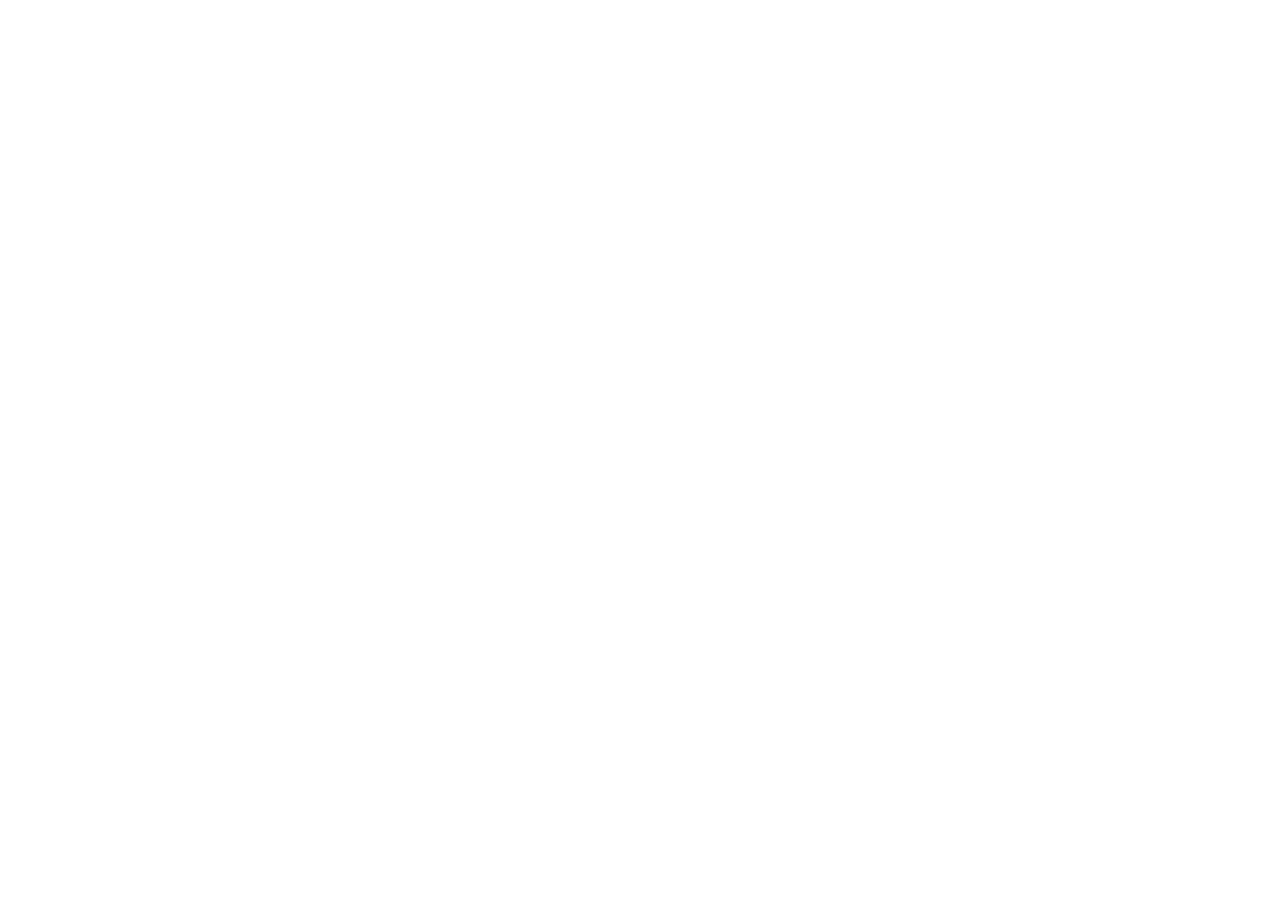
==== index.html @ 223e876a "first commit" ====
<!DOCTYPE html>
<html lang="en">

<head>
    <meta charset="UTF-8">
    <meta http-equiv="X-UA-Compatible" content="IE=edge">
    <meta name="viewport" content="width=device-width, initial-scale=1.0">
    <title>首页</title>
</head>

<body>

</body>

</html>
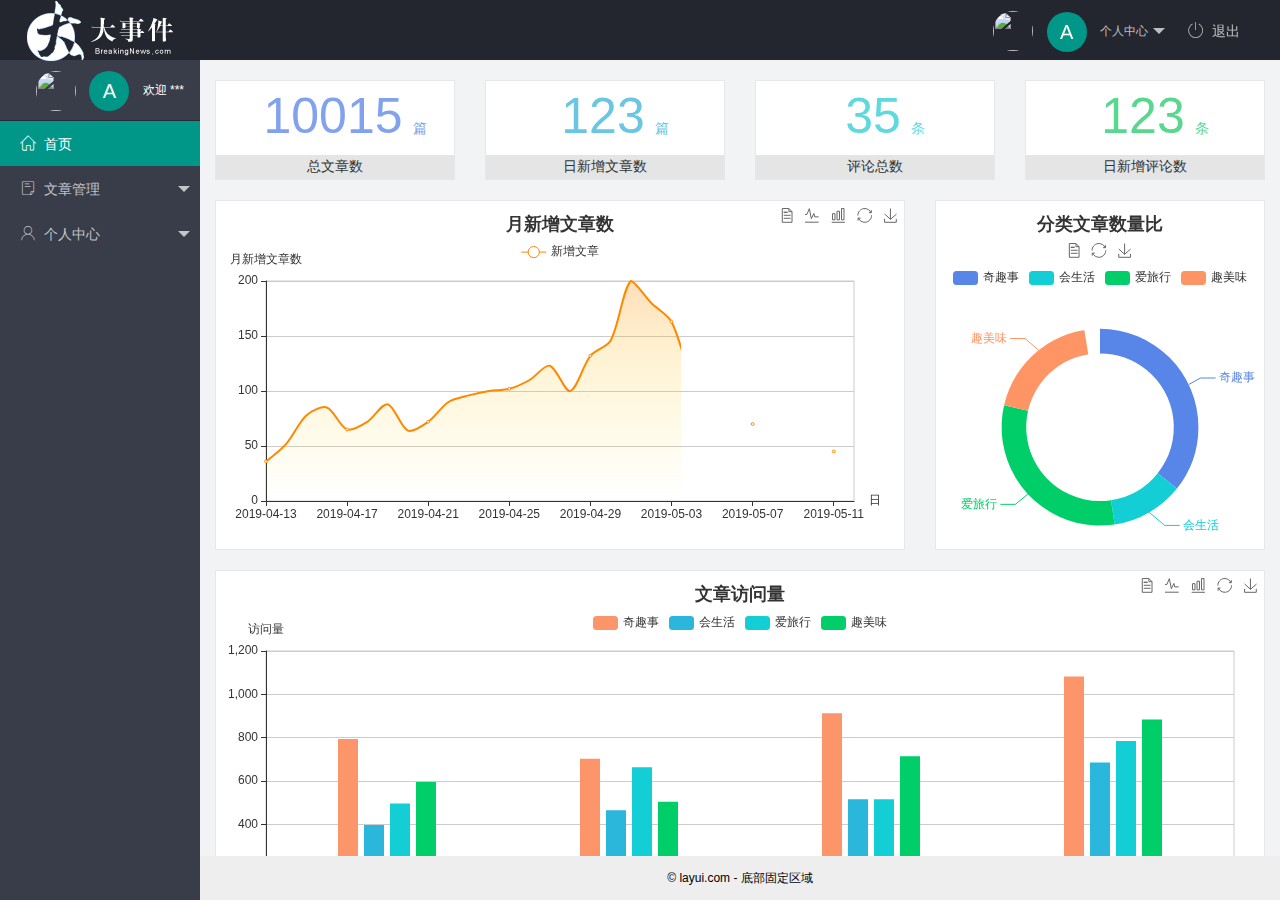
==== commit cb24706f: "完成了index页面" ====
--- a/index.html
+++ b/index.html
@@ -6,10 +6,101 @@
     <meta http-equiv="X-UA-Compatible" content="IE=edge">
     <meta name="viewport" content="width=device-width, initial-scale=1.0">
     <title>首页</title>
+    <!-- 导入layUI样式 -->
+    <link rel="stylesheet" href="./assets/lib/layui/css/layui.css">
+    <!-- 导入第三方图标库 -->
+    <link rel="stylesheet" href="/assets/fonts/iconfont.css" />
+    <!-- 导入自己的样式 -->
+    <link rel="stylesheet" href="./assets/css/index.css">
+    <!-- 导入jquery -->
+    <script src="./assets/lib/jquery.js"></script>
+    <!-- API地址拼接 -->
+    <script src="./assets/js/baseAPI.js"></script>
+    <!-- 导入自己的js -->
+    <script src="./assets/js/index.js"></script>
 </head>
 
-<body>
+<body class="layui-layout-body">
+    <div class="layui-layout layui-layout-admin">
+        <div class="layui-header">
+            <div class="layui-logo">
+                <img src="/assets/images/logo.png" alt="" />
+            </div>
+            <!-- 头部区域（可配合layui已有的水平导航） -->
+            <ul class="layui-nav layui-layout-right">
+                <li class="layui-nav-item">
+                    <a href="javascript:;" class="userinfo">
+                        <img src="http://t.cn/RCzsdCq" class="layui-nav-img" />
+                        <span class="text-avatar">A</span>
+                        个人中心
+                    </a>
+                    <dl class="layui-nav-child">
+                        <dd><a href="">基本资料</a></dd>
+                        <dd><a href="">更换头像</a></dd>
+                        <dd><a href="">重置密码</a></dd>
+                    </dl>
+                </li>
+                <li class="layui-nav-item"><a href="javascript:;" id="btn-log-out"><i
+                            class="iconfont icon-tuichu"></i>退出</a></li>
+            </ul>
+        </div>
 
+        <div class="layui-side layui-bg-black">
+            <div class="layui-side-scroll">
+                <div class="userinfo">
+                    <img src="http://t.cn/RCzsdCq" class="layui-nav-img" />
+                    <span class="text-avatar">A</span>
+                    <span id="welcome">欢迎 ***</span>
+                </div>
+                <!-- 左侧导航区域（可配合layui已有的垂直导航） -->
+                <ul class="layui-nav layui-nav-tree" lay-shrink="all">
+                    <li class="layui-nav-item layui-this">
+                        <a href="./home/dashboard.html" target="fm"><i class="iconfont icon-home"></i>首页</a>
+                    </li>
+                    <li class="layui-nav-item">
+                        <a class="" href="javascript:;"><i class="iconfont icon-16"></i>文章管理</a>
+                        <dl class="layui-nav-child">
+                            <dd>
+                                <a href="javascript:;"><i class="layui-icon layui-icon-app"></i>文章类别</a>
+                            </dd>
+                            <dd>
+                                <a href="javascript:;"><i class="layui-icon layui-icon-app"></i>文章列表</a>
+                            </dd>
+                            <dd>
+                                <a href="javascript:;"><i class="layui-icon layui-icon-app"></i>发布文章</a>
+                            </dd>
+                        </dl>
+                    </li>
+                    <li class="layui-nav-item">
+                        <a href="javascript:;"><span class="iconfont icon-user"></span>个人中心</a>
+                        <dl class="layui-nav-child">
+                            <dd>
+                                <a href="javascript:;"><i class="layui-icon layui-icon-app"></i>基本资料</a>
+                            </dd>
+                            <dd>
+                                <a href="javascript:;"><i class="layui-icon layui-icon-app"></i>更换头像</a>
+                            </dd>
+                            <dd>
+                                <a href="javascript:;"><i class="layui-icon layui-icon-app"></i>重置密码</a>
+                            </dd>
+                        </dl>
+                    </li>
+                </ul>
+            </div>
+        </div>
+
+        <div class="layui-body">
+            <!-- 内容主体区域 -->
+            <iframe name="fm" src="./home/dashboard.html" frameborder="0"></iframe>
+        </div>
+
+        <div class="layui-footer">
+            <!-- 底部固定区域 -->
+            © layui.com - 底部固定区域
+        </div>
+    </div>
+    <!-- 导入 layui 的JS文件 -->
+    <script src="/assets/lib/layui/layui.all.js"></script>
 </body>
 
 </html>--- a/assets/lib/layui/css/layui.css
+++ b/assets/lib/layui/css/layui.css
@@ -0,0 +1,2 @@
+/** layui-v2.5.5 MIT License By https://www.layui.com */
+ .layui-inline,img{display:inline-block;vertical-align:middle}h1,h2,h3,h4,h5,h6{font-weight:400}.layui-edge,.layui-header,.layui-inline,.layui-main{position:relative}.layui-body,.layui-edge,.layui-elip{overflow:hidden}.layui-btn,.layui-edge,.layui-inline,img{vertical-align:middle}.layui-btn,.layui-disabled,.layui-icon,.layui-unselect{-moz-user-select:none;-webkit-user-select:none;-ms-user-select:none}.layui-elip,.layui-form-checkbox span,.layui-form-pane .layui-form-label{text-overflow:ellipsis;white-space:nowrap}.layui-breadcrumb,.layui-tree-btnGroup{visibility:hidden}blockquote,body,button,dd,div,dl,dt,form,h1,h2,h3,h4,h5,h6,input,li,ol,p,pre,td,textarea,th,ul{margin:0;padding:0;-webkit-tap-highlight-color:rgba(0,0,0,0)}a:active,a:hover{outline:0}img{border:none}li{list-style:none}table{border-collapse:collapse;border-spacing:0}h4,h5,h6{font-size:100%}button,input,optgroup,option,select,textarea{font-family:inherit;font-size:inherit;font-style:inherit;font-weight:inherit;outline:0}pre{white-space:pre-wrap;white-space:-moz-pre-wrap;white-space:-pre-wrap;white-space:-o-pre-wrap;word-wrap:break-word}body{line-height:24px;font:14px Helvetica Neue,Helvetica,PingFang SC,Tahoma,Arial,sans-serif}hr{height:1px;margin:10px 0;border:0;clear:both}a{color:#333;text-decoration:none}a:hover{color:#777}a cite{font-style:normal;*cursor:pointer}.layui-border-box,.layui-border-box *{box-sizing:border-box}.layui-box,.layui-box *{box-sizing:content-box}.layui-clear{clear:both;*zoom:1}.layui-clear:after{content:'\20';clear:both;*zoom:1;display:block;height:0}.layui-inline{*display:inline;*zoom:1}.layui-edge{display:inline-block;width:0;height:0;border-width:6px;border-style:dashed;border-color:transparent}.layui-edge-top{top:-4px;border-bottom-color:#999;border-bottom-style:solid}.layui-edge-right{border-left-color:#999;border-left-style:solid}.layui-edge-bottom{top:2px;border-top-color:#999;border-top-style:solid}.layui-edge-left{border-right-color:#999;border-right-style:solid}.layui-disabled,.layui-disabled:hover{color:#d2d2d2!important;cursor:not-allowed!important}.layui-circle{border-radius:100%}.layui-show{display:block!important}.layui-hide{display:none!important}@font-face{font-family:layui-icon;src:url(../font/iconfont.eot?v=250);src:url(../font/iconfont.eot?v=250#iefix) format('embedded-opentype'),url(../font/iconfont.woff2?v=250) format('woff2'),url(../font/iconfont.woff?v=250) format('woff'),url(../font/iconfont.ttf?v=250) format('truetype'),url(../font/iconfont.svg?v=250#layui-icon) format('svg')}.layui-icon{font-family:layui-icon!important;font-size:16px;font-style:normal;-webkit-font-smoothing:antialiased;-moz-osx-font-smoothing:grayscale}.layui-icon-reply-fill:before{content:"\e611"}.layui-icon-set-fill:before{content:"\e614"}.layui-icon-menu-fill:before{content:"\e60f"}.layui-icon-search:before{content:"\e615"}.layui-icon-share:before{content:"\e641"}.layui-icon-set-sm:before{content:"\e620"}.layui-icon-engine:before{content:"\e628"}.layui-icon-close:before{content:"\1006"}.layui-icon-close-fill:before{content:"\1007"}.layui-icon-chart-screen:before{content:"\e629"}.layui-icon-star:before{content:"\e600"}.layui-icon-circle-dot:before{content:"\e617"}.layui-icon-chat:before{content:"\e606"}.layui-icon-release:before{content:"\e609"}.layui-icon-list:before{content:"\e60a"}.layui-icon-chart:before{content:"\e62c"}.layui-icon-ok-circle:before{content:"\1005"}.layui-icon-layim-theme:before{content:"\e61b"}.layui-icon-table:before{content:"\e62d"}.layui-icon-right:before{content:"\e602"}.layui-icon-left:before{content:"\e603"}.layui-icon-cart-simple:before{content:"\e698"}.layui-icon-face-cry:before{content:"\e69c"}.layui-icon-face-smile:before{content:"\e6af"}.layui-icon-survey:before{content:"\e6b2"}.layui-icon-tree:before{content:"\e62e"}.layui-icon-upload-circle:before{content:"\e62f"}.layui-icon-add-circle:before{content:"\e61f"}.layui-icon-download-circle:before{content:"\e601"}.layui-icon-templeate-1:before{content:"\e630"}.layui-icon-util:before{content:"\e631"}.layui-icon-face-surprised:before{content:"\e664"}.layui-icon-edit:before{content:"\e642"}.layui-icon-speaker:before{content:"\e645"}.layui-icon-down:before{content:"\e61a"}.layui-icon-file:before{content:"\e621"}.layui-icon-layouts:before{content:"\e632"}.layui-icon-rate-half:before{content:"\e6c9"}.layui-icon-add-circle-fine:before{content:"\e608"}.layui-icon-prev-circle:before{content:"\e633"}.layui-icon-read:before{content:"\e705"}.layui-icon-404:before{content:"\e61c"}.layui-icon-carousel:before{content:"\e634"}.layui-icon-help:before{content:"\e607"}.layui-icon-code-circle:before{content:"\e635"}.layui-icon-water:before{content:"\e636"}.layui-icon-username:before{content:"\e66f"}.layui-icon-find-fill:before{content:"\e670"}.layui-icon-about:before{content:"\e60b"}.layui-icon-location:before{content:"\e715"}.layui-icon-up:before{content:"\e619"}.layui-icon-pause:before{content:"\e651"}.layui-icon-date:before{content:"\e637"}.layui-icon-layim-uploadfile:before{content:"\e61d"}.layui-icon-delete:before{content:"\e640"}.layui-icon-play:before{content:"\e652"}.layui-icon-top:before{content:"\e604"}.layui-icon-friends:before{content:"\e612"}.layui-icon-refresh-3:before{content:"\e9aa"}.layui-icon-ok:before{content:"\e605"}.layui-icon-layer:before{content:"\e638"}.layui-icon-face-smile-fine:before{content:"\e60c"}.layui-icon-dollar:before{content:"\e659"}.layui-icon-group:before{content:"\e613"}.layui-icon-layim-download:before{content:"\e61e"}.layui-icon-picture-fine:before{content:"\e60d"}.layui-icon-link:before{content:"\e64c"}.layui-icon-diamond:before{content:"\e735"}.layui-icon-log:before{content:"\e60e"}.layui-icon-rate-solid:before{content:"\e67a"}.layui-icon-fonts-del:before{content:"\e64f"}.layui-icon-unlink:before{content:"\e64d"}.layui-icon-fonts-clear:before{content:"\e639"}.layui-icon-triangle-r:before{content:"\e623"}.layui-icon-circle:before{content:"\e63f"}.layui-icon-radio:before{content:"\e643"}.layui-icon-align-center:before{content:"\e647"}.layui-icon-align-right:before{content:"\e648"}.layui-icon-align-left:before{content:"\e649"}.layui-icon-loading-1:before{content:"\e63e"}.layui-icon-return:before{content:"\e65c"}.layui-icon-fonts-strong:before{content:"\e62b"}.layui-icon-upload:before{content:"\e67c"}.layui-icon-dialogue:before{content:"\e63a"}.layui-icon-video:before{content:"\e6ed"}.layui-icon-headset:before{content:"\e6fc"}.layui-icon-cellphone-fine:before{content:"\e63b"}.layui-icon-add-1:before{content:"\e654"}.layui-icon-face-smile-b:before{content:"\e650"}.layui-icon-fonts-html:before{content:"\e64b"}.layui-icon-form:before{content:"\e63c"}.layui-icon-cart:before{content:"\e657"}.layui-icon-camera-fill:before{content:"\e65d"}.layui-icon-tabs:before{content:"\e62a"}.layui-icon-fonts-code:before{content:"\e64e"}.layui-icon-fire:before{content:"\e756"}.layui-icon-set:before{content:"\e716"}.layui-icon-fonts-u:before{content:"\e646"}.layui-icon-triangle-d:before{content:"\e625"}.layui-icon-tips:before{content:"\e702"}.layui-icon-picture:before{content:"\e64a"}.layui-icon-more-vertical:before{content:"\e671"}.layui-icon-flag:before{content:"\e66c"}.layui-icon-loading:before{content:"\e63d"}.layui-icon-fonts-i:before{content:"\e644"}.layui-icon-refresh-1:before{content:"\e666"}.layui-icon-rmb:before{content:"\e65e"}.layui-icon-home:before{content:"\e68e"}.layui-icon-user:before{content:"\e770"}.layui-icon-notice:before{content:"\e667"}.layui-icon-login-weibo:before{content:"\e675"}.layui-icon-voice:before{content:"\e688"}.layui-icon-upload-drag:before{content:"\e681"}.layui-icon-login-qq:before{content:"\e676"}.layui-icon-snowflake:before{content:"\e6b1"}.layui-icon-file-b:before{content:"\e655"}.layui-icon-template:before{content:"\e663"}.layui-icon-auz:before{content:"\e672"}.layui-icon-console:before{content:"\e665"}.layui-icon-app:before{content:"\e653"}.layui-icon-prev:before{content:"\e65a"}.layui-icon-website:before{content:"\e7ae"}.layui-icon-next:before{content:"\e65b"}.layui-icon-component:before{content:"\e857"}.layui-icon-more:before{content:"\e65f"}.layui-icon-login-wechat:before{content:"\e677"}.layui-icon-shrink-right:before{content:"\e668"}.layui-icon-spread-left:before{content:"\e66b"}.layui-icon-camera:before{content:"\e660"}.layui-icon-note:before{content:"\e66e"}.layui-icon-refresh:before{content:"\e669"}.layui-icon-female:before{content:"\e661"}.layui-icon-male:before{content:"\e662"}.layui-icon-password:before{content:"\e673"}.layui-icon-senior:before{content:"\e674"}.layui-icon-theme:before{content:"\e66a"}.layui-icon-tread:before{content:"\e6c5"}.layui-icon-praise:before{content:"\e6c6"}.layui-icon-star-fill:before{content:"\e658"}.layui-icon-rate:before{content:"\e67b"}.layui-icon-template-1:before{content:"\e656"}.layui-icon-vercode:before{content:"\e679"}.layui-icon-cellphone:before{content:"\e678"}.layui-icon-screen-full:before{content:"\e622"}.layui-icon-screen-restore:before{content:"\e758"}.layui-icon-cols:before{content:"\e610"}.layui-icon-export:before{content:"\e67d"}.layui-icon-print:before{content:"\e66d"}.layui-icon-slider:before{content:"\e714"}.layui-icon-addition:before{content:"\e624"}.layui-icon-subtraction:before{content:"\e67e"}.layui-icon-service:before{content:"\e626"}.layui-icon-transfer:before{content:"\e691"}.layui-main{width:1140px;margin:0 auto}.layui-header{z-index:1000;height:60px}.layui-header a:hover{transition:all .5s;-webkit-transition:all .5s}.layui-side{position:fixed;left:0;top:0;bottom:0;z-index:999;width:200px;overflow-x:hidden}.layui-side-scroll{position:relative;width:220px;height:100%;overflow-x:hidden}.layui-body{position:absolute;left:200px;right:0;top:0;bottom:0;z-index:998;width:auto;overflow-y:auto;box-sizing:border-box}.layui-layout-body{overflow:hidden}.layui-layout-admin .layui-header{background-color:#23262E}.layui-layout-admin .layui-side{top:60px;width:200px;overflow-x:hidden}.layui-layout-admin .layui-body{position:fixed;top:60px;bottom:44px}.layui-layout-admin .layui-main{width:auto;margin:0 15px}.layui-layout-admin .layui-footer{position:fixed;left:200px;right:0;bottom:0;height:44px;line-height:44px;padding:0 15px;background-color:#eee}.layui-layout-admin .layui-logo{position:absolute;left:0;top:0;width:200px;height:100%;line-height:60px;text-align:center;color:#009688;font-size:16px}.layui-layout-admin .layui-header .layui-nav{background:0 0}.layui-layout-left{position:absolute!important;left:200px;top:0}.layui-layout-right{position:absolute!important;right:0;top:0}.layui-container{position:relative;margin:0 auto;padding:0 15px;box-sizing:border-box}.layui-fluid{position:relative;margin:0 auto;padding:0 15px}.layui-row:after,.layui-row:before{content:'';display:block;clear:both}.layui-col-lg1,.layui-col-lg10,.layui-col-lg11,.layui-col-lg12,.layui-col-lg2,.layui-col-lg3,.layui-col-lg4,.layui-col-lg5,.layui-col-lg6,.layui-col-lg7,.layui-col-lg8,.layui-col-lg9,.layui-col-md1,.layui-col-md10,.layui-col-md11,.layui-col-md12,.layui-col-md2,.layui-col-md3,.layui-col-md4,.layui-col-md5,.layui-col-md6,.layui-col-md7,.layui-col-md8,.layui-col-md9,.layui-col-sm1,.layui-col-sm10,.layui-col-sm11,.layui-col-sm12,.layui-col-sm2,.layui-col-sm3,.layui-col-sm4,.layui-col-sm5,.layui-col-sm6,.layui-col-sm7,.layui-col-sm8,.layui-col-sm9,.layui-col-xs1,.layui-col-xs10,.layui-col-xs11,.layui-col-xs12,.layui-col-xs2,.layui-col-xs3,.layui-col-xs4,.layui-col-xs5,.layui-col-xs6,.layui-col-xs7,.layui-col-xs8,.layui-col-xs9{position:relative;display:block;box-sizing:border-box}.layui-col-xs1,.layui-col-xs10,.layui-col-xs11,.layui-col-xs12,.layui-col-xs2,.layui-col-xs3,.layui-col-xs4,.layui-col-xs5,.layui-col-xs6,.layui-col-xs7,.layui-col-xs8,.layui-col-xs9{float:left}.layui-col-xs1{width:8.33333333%}.layui-col-xs2{width:16.66666667%}.layui-col-xs3{width:25%}.layui-col-xs4{width:33.33333333%}.layui-col-xs5{width:41.66666667%}.layui-col-xs6{width:50%}.layui-col-xs7{width:58.33333333%}.layui-col-xs8{width:66.66666667%}.layui-col-xs9{width:75%}.layui-col-xs10{width:83.33333333%}.layui-col-xs11{width:91.66666667%}.layui-col-xs12{width:100%}.layui-col-xs-offset1{margin-left:8.33333333%}.layui-col-xs-offset2{margin-left:16.66666667%}.layui-col-xs-offset3{margin-left:25%}.layui-col-xs-offset4{margin-left:33.33333333%}.layui-col-xs-offset5{margin-left:41.66666667%}.layui-col-xs-offset6{margin-left:50%}.layui-col-xs-offset7{margin-left:58.33333333%}.layui-col-xs-offset8{margin-left:66.66666667%}.layui-col-xs-offset9{margin-left:75%}.layui-col-xs-offset10{margin-left:83.33333333%}.layui-col-xs-offset11{margin-left:91.66666667%}.layui-col-xs-offset12{margin-left:100%}@media screen and (max-width:768px){.layui-hide-xs{display:none!important}.layui-show-xs-block{display:block!important}.layui-show-xs-inline{display:inline!important}.layui-show-xs-inline-block{display:inline-block!important}}@media screen and (min-width:768px){.layui-container{width:750px}.layui-hide-sm{display:none!important}.layui-show-sm-block{display:block!important}.layui-show-sm-inline{display:inline!important}.layui-show-sm-inline-block{display:inline-block!important}.layui-col-sm1,.layui-col-sm10,.layui-col-sm11,.layui-col-sm12,.layui-col-sm2,.layui-col-sm3,.layui-col-sm4,.layui-col-sm5,.layui-col-sm6,.layui-col-sm7,.layui-col-sm8,.layui-col-sm9{float:left}.layui-col-sm1{width:8.33333333%}.layui-col-sm2{width:16.66666667%}.layui-col-sm3{width:25%}.layui-col-sm4{width:33.33333333%}.layui-col-sm5{width:41.66666667%}.layui-col-sm6{width:50%}.layui-col-sm7{width:58.33333333%}.layui-col-sm8{width:66.66666667%}.layui-col-sm9{width:75%}.layui-col-sm10{width:83.33333333%}.layui-col-sm11{width:91.66666667%}.layui-col-sm12{width:100%}.layui-col-sm-offset1{margin-left:8.33333333%}.layui-col-sm-offset2{margin-left:16.66666667%}.layui-col-sm-offset3{margin-left:25%}.layui-col-sm-offset4{margin-left:33.33333333%}.layui-col-sm-offset5{margin-left:41.66666667%}.layui-col-sm-offset6{margin-left:50%}.layui-col-sm-offset7{margin-left:58.33333333%}.layui-col-sm-offset8{margin-left:66.66666667%}.layui-col-sm-offset9{margin-left:75%}.layui-col-sm-offset10{margin-left:83.33333333%}.layui-col-sm-offset11{margin-left:91.66666667%}.layui-col-sm-offset12{margin-left:100%}}@media screen and (min-width:992px){.layui-container{width:970px}.layui-hide-md{display:none!important}.layui-show-md-block{display:block!important}.layui-show-md-inline{display:inline!important}.layui-show-md-inline-block{display:inline-block!important}.layui-col-md1,.layui-col-md10,.layui-col-md11,.layui-col-md12,.layui-col-md2,.layui-col-md3,.layui-col-md4,.layui-col-md5,.layui-col-md6,.layui-col-md7,.layui-col-md8,.layui-col-md9{float:left}.layui-col-md1{width:8.33333333%}.layui-col-md2{width:16.66666667%}.layui-col-md3{width:25%}.layui-col-md4{width:33.33333333%}.layui-col-md5{width:41.66666667%}.layui-col-md6{width:50%}.layui-col-md7{width:58.33333333%}.layui-col-md8{width:66.66666667%}.layui-col-md9{width:75%}.layui-col-md10{width:83.33333333%}.layui-col-md11{width:91.66666667%}.layui-col-md12{width:100%}.layui-col-md-offset1{margin-left:8.33333333%}.layui-col-md-offset2{margin-left:16.66666667%}.layui-col-md-offset3{margin-left:25%}.layui-col-md-offset4{margin-left:33.33333333%}.layui-col-md-offset5{margin-left:41.66666667%}.layui-col-md-offset6{margin-left:50%}.layui-col-md-offset7{margin-left:58.33333333%}.layui-col-md-offset8{margin-left:66.66666667%}.layui-col-md-offset9{margin-left:75%}.layui-col-md-offset10{margin-left:83.33333333%}.layui-col-md-offset11{margin-left:91.66666667%}.layui-col-md-offset12{margin-left:100%}}@media screen and (min-width:1200px){.layui-container{width:1170px}.layui-hide-lg{display:none!important}.layui-show-lg-block{display:block!important}.layui-show-lg-inline{display:inline!important}.layui-show-lg-inline-block{display:inline-block!important}.layui-col-lg1,.layui-col-lg10,.layui-col-lg11,.layui-col-lg12,.layui-col-lg2,.layui-col-lg3,.layui-col-lg4,.layui-col-lg5,.layui-col-lg6,.layui-col-lg7,.layui-col-lg8,.layui-col-lg9{float:left}.layui-col-lg1{width:8.33333333%}.layui-col-lg2{width:16.66666667%}.layui-col-lg3{width:25%}.layui-col-lg4{width:33.33333333%}.layui-col-lg5{width:41.66666667%}.layui-col-lg6{width:50%}.layui-col-lg7{width:58.33333333%}.layui-col-lg8{width:66.66666667%}.layui-col-lg9{width:75%}.layui-col-lg10{width:83.33333333%}.layui-col-lg11{width:91.66666667%}.layui-col-lg12{width:100%}.layui-col-lg-offset1{margin-left:8.33333333%}.layui-col-lg-offset2{margin-left:16.66666667%}.layui-col-lg-offset3{margin-left:25%}.layui-col-lg-offset4{margin-left:33.33333333%}.layui-col-lg-offset5{margin-left:41.66666667%}.layui-col-lg-offset6{margin-left:50%}.layui-col-lg-offset7{margin-left:58.33333333%}.layui-col-lg-offset8{margin-left:66.66666667%}.layui-col-lg-offset9{margin-left:75%}.layui-col-lg-offset10{margin-left:83.33333333%}.layui-col-lg-offset11{margin-left:91.66666667%}.layui-col-lg-offset12{margin-left:100%}}.layui-col-space1{margin:-.5px}.layui-col-space1>*{padding:.5px}.layui-col-space3{margin:-1.5px}.layui-col-space3>*{padding:1.5px}.layui-col-space5{margin:-2.5px}.layui-col-space5>*{padding:2.5px}.layui-col-space8{margin:-3.5px}.layui-col-space8>*{padding:3.5px}.layui-col-space10{margin:-5px}.layui-col-space10>*{padding:5px}.layui-col-space12{margin:-6px}.layui-col-space12>*{padding:6px}.layui-col-space15{margin:-7.5px}.layui-col-space15>*{padding:7.5px}.layui-col-space18{margin:-9px}.layui-col-space18>*{padding:9px}.layui-col-space20{margin:-10px}.layui-col-space20>*{padding:10px}.layui-col-space22{margin:-11px}.layui-col-space22>*{padding:11px}.layui-col-space25{margin:-12.5px}.layui-col-space25>*{padding:12.5px}.layui-col-space30{margin:-15px}.layui-col-space30>*{padding:15px}.layui-btn,.layui-input,.layui-select,.layui-textarea,.layui-upload-button{outline:0;-webkit-appearance:none;transition:all .3s;-webkit-transition:all .3s;box-sizing:border-box}.layui-elem-quote{margin-bottom:10px;padding:15px;line-height:22px;border-left:5px solid #009688;border-radius:0 2px 2px 0;background-color:#f2f2f2}.layui-quote-nm{border-style:solid;border-width:1px 1px 1px 5px;background:0 0}.layui-elem-field{margin-bottom:10px;padding:0;border-width:1px;border-style:solid}.layui-elem-field legend{margin-left:20px;padding:0 10px;font-size:20px;font-weight:300}.layui-field-title{margin:10px 0 20px;border-width:1px 0 0}.layui-field-box{padding:10px 15px}.layui-field-title .layui-field-box{padding:10px 0}.layui-progress{position:relative;height:6px;border-radius:20px;background-color:#e2e2e2}.layui-progress-bar{position:absolute;left:0;top:0;width:0;max-width:100%;height:6px;border-radius:20px;text-align:right;background-color:#5FB878;transition:all .3s;-webkit-transition:all .3s}.layui-progress-big,.layui-progress-big .layui-progress-bar{height:18px;line-height:18px}.layui-progress-text{position:relative;top:-20px;line-height:18px;font-size:12px;color:#666}.layui-progress-big .layui-progress-text{position:static;padding:0 10px;color:#fff}.layui-collapse{border-width:1px;border-style:solid;border-radius:2px}.layui-colla-content,.layui-colla-item{border-top-width:1px;border-top-style:solid}.layui-colla-item:first-child{border-top:none}.layui-colla-title{position:relative;height:42px;line-height:42px;padding:0 15px 0 35px;color:#333;background-color:#f2f2f2;cursor:pointer;font-size:14px;overflow:hidden}.layui-colla-content{display:none;padding:10px 15px;line-height:22px;color:#666}.layui-colla-icon{position:absolute;left:15px;top:0;font-size:14px}.layui-card{margin-bottom:15px;border-radius:2px;background-color:#fff;box-shadow:0 1px 2px 0 rgba(0,0,0,.05)}.layui-card:last-child{margin-bottom:0}.layui-card-header{position:relative;height:42px;line-height:42px;padding:0 15px;border-bottom:1px solid #f6f6f6;color:#333;border-radius:2px 2px 0 0;font-size:14px}.layui-bg-black,.layui-bg-blue,.layui-bg-cyan,.layui-bg-green,.layui-bg-orange,.layui-bg-red{color:#fff!important}.layui-card-body{position:relative;padding:10px 15px;line-height:24px}.layui-card-body[pad15]{padding:15px}.layui-card-body[pad20]{padding:20px}.layui-card-body .layui-table{margin:5px 0}.layui-card .layui-tab{margin:0}.layui-panel-window{position:relative;padding:15px;border-radius:0;border-top:5px solid #E6E6E6;background-color:#fff}.layui-auxiliar-moving{position:fixed;left:0;right:0;top:0;bottom:0;width:100%;height:100%;background:0 0;z-index:9999999999}.layui-form-label,.layui-form-mid,.layui-form-select,.layui-input-block,.layui-input-inline,.layui-textarea{position:relative}.layui-bg-red{background-color:#FF5722!important}.layui-bg-orange{background-color:#FFB800!important}.layui-bg-green{background-color:#009688!important}.layui-bg-cyan{background-color:#2F4056!important}.layui-bg-blue{background-color:#1E9FFF!important}.layui-bg-black{background-color:#393D49!important}.layui-bg-gray{background-color:#eee!important;color:#666!important}.layui-badge-rim,.layui-colla-content,.layui-colla-item,.layui-collapse,.layui-elem-field,.layui-form-pane .layui-form-item[pane],.layui-form-pane .layui-form-label,.layui-input,.layui-layedit,.layui-layedit-tool,.layui-quote-nm,.layui-select,.layui-tab-bar,.layui-tab-card,.layui-tab-title,.layui-tab-title .layui-this:after,.layui-textarea{border-color:#e6e6e6}.layui-timeline-item:before,hr{background-color:#e6e6e6}.layui-text{line-height:22px;font-size:14px;color:#666}.layui-text h1,.layui-text h2,.layui-text h3{font-weight:500;color:#333}.layui-text h1{font-size:30px}.layui-text h2{font-size:24px}.layui-text h3{font-size:18px}.layui-text a:not(.layui-btn){color:#01AAED}.layui-text a:not(.layui-btn):hover{text-decoration:underline}.layui-text ul{padding:5px 0 5px 15px}.layui-text ul li{margin-top:5px;list-style-type:disc}.layui-text em,.layui-word-aux{color:#999!important;padding:0 5px!important}.layui-btn{display:inline-block;height:38px;line-height:38px;padding:0 18px;background-color:#009688;color:#fff;white-space:nowrap;text-align:center;font-size:14px;border:none;border-radius:2px;cursor:pointer}.layui-btn:hover{opacity:.8;filter:alpha(opacity=80);color:#fff}.layui-btn:active{opacity:1;filter:alpha(opacity=100)}.layui-btn+.layui-btn{margin-left:10px}.layui-btn-container{font-size:0}.layui-btn-container .layui-btn{margin-right:10px;margin-bottom:10px}.layui-btn-container .layui-btn+.layui-btn{margin-left:0}.layui-table .layui-btn-container .layui-btn{margin-bottom:9px}.layui-btn-radius{border-radius:100px}.layui-btn .layui-icon{margin-right:3px;font-size:18px;vertical-align:bottom;vertical-align:middle\9}.layui-btn-primary{border:1px solid #C9C9C9;background-color:#fff;color:#555}.layui-btn-primary:hover{border-color:#009688;color:#333}.layui-btn-normal{background-color:#1E9FFF}.layui-btn-warm{background-color:#FFB800}.layui-btn-danger{background-color:#FF5722}.layui-btn-checked{background-color:#5FB878}.layui-btn-disabled,.layui-btn-disabled:active,.layui-btn-disabled:hover{border:1px solid #e6e6e6;background-color:#FBFBFB;color:#C9C9C9;cursor:not-allowed;opacity:1}.layui-btn-lg{height:44px;line-height:44px;padding:0 25px;font-size:16px}.layui-btn-sm{height:30px;line-height:30px;padding:0 10px;font-size:12px}.layui-btn-sm i{font-size:16px!important}.layui-btn-xs{height:22px;line-height:22px;padding:0 5px;font-size:12px}.layui-btn-xs i{font-size:14px!important}.layui-btn-group{display:inline-block;vertical-align:middle;font-size:0}.layui-btn-group .layui-btn{margin-left:0!important;margin-right:0!important;border-left:1px solid rgba(255,255,255,.5);border-radius:0}.layui-btn-group .layui-btn-primary{border-left:none}.layui-btn-group .layui-btn-primary:hover{border-color:#C9C9C9;color:#009688}.layui-btn-group .layui-btn:first-child{border-left:none;border-radius:2px 0 0 2px}.layui-btn-group .layui-btn-primary:first-child{border-left:1px solid #c9c9c9}.layui-btn-group .layui-btn:last-child{border-radius:0 2px 2px 0}.layui-btn-group .layui-btn+.layui-btn{margin-left:0}.layui-btn-group+.layui-btn-group{margin-left:10px}.layui-btn-fluid{width:100%}.layui-input,.layui-select,.layui-textarea{height:38px;line-height:1.3;line-height:38px\9;border-width:1px;border-style:solid;background-color:#fff;border-radius:2px}.layui-input::-webkit-input-placeholder,.layui-select::-webkit-input-placeholder,.layui-textarea::-webkit-input-placeholder{line-height:1.3}.layui-input,.layui-textarea{display:block;width:100%;padding-left:10px}.layui-input:hover,.layui-textarea:hover{border-color:#D2D2D2!important}.layui-input:focus,.layui-textarea:focus{border-color:#C9C9C9!important}.layui-textarea{min-height:100px;height:auto;line-height:20px;padding:6px 10px;resize:vertical}.layui-select{padding:0 10px}.layui-form input[type=checkbox],.layui-form input[type=radio],.layui-form select{display:none}.layui-form [lay-ignore]{display:initial}.layui-form-item{margin-bottom:15px;clear:both;*zoom:1}.layui-form-item:after{content:'\20';clear:both;*zoom:1;display:block;height:0}.layui-form-label{float:left;display:block;padding:9px 15px;width:80px;font-weight:400;line-height:20px;text-align:right}.layui-form-label-col{display:block;float:none;padding:9px 0;line-height:20px;text-align:left}.layui-form-item .layui-inline{margin-bottom:5px;margin-right:10px}.layui-input-block{margin-left:110px;min-height:36px}.layui-input-inline{display:inline-block;vertical-align:middle}.layui-form-item .layui-input-inline{float:left;width:190px;margin-right:10px}.layui-form-text .layui-input-inline{width:auto}.layui-form-mid{float:left;display:block;padding:9px 0!important;line-height:20px;margin-right:10px}.layui-form-danger+.layui-form-select .layui-input,.layui-form-danger:focus{border-color:#FF5722!important}.layui-form-select .layui-input{padding-right:30px;cursor:pointer}.layui-form-select .layui-edge{position:absolute;right:10px;top:50%;margin-top:-3px;cursor:pointer;border-width:6px;border-top-color:#c2c2c2;border-top-style:solid;transition:all .3s;-webkit-transition:all .3s}.layui-form-select dl{display:none;position:absolute;left:0;top:42px;padding:5px 0;z-index:899;min-width:100%;border:1px solid #d2d2d2;max-height:300px;overflow-y:auto;background-color:#fff;border-radius:2px;box-shadow:0 2px 4px rgba(0,0,0,.12);box-sizing:border-box}.layui-form-select dl dd,.layui-form-select dl dt{padding:0 10px;line-height:36px;white-space:nowrap;overflow:hidden;text-overflow:ellipsis}.layui-form-select dl dt{font-size:12px;color:#999}.layui-form-select dl dd{cursor:pointer}.layui-form-select dl dd:hover{background-color:#f2f2f2;-webkit-transition:.5s all;transition:.5s all}.layui-form-select .layui-select-group dd{padding-left:20px}.layui-form-select dl dd.layui-select-tips{padding-left:10px!important;color:#999}.layui-form-select dl dd.layui-this{background-color:#5FB878;color:#fff}.layui-form-checkbox,.layui-form-select dl dd.layui-disabled{background-color:#fff}.layui-form-selected dl{display:block}.layui-form-checkbox,.layui-form-checkbox *,.layui-form-switch{display:inline-block;vertical-align:middle}.layui-form-selected .layui-edge{margin-top:-9px;-webkit-transform:rotate(180deg);transform:rotate(180deg);margin-top:-3px\9}:root .layui-form-selected .layui-edge{margin-top:-9px\0/IE9}.layui-form-selectup dl{top:auto;bottom:42px}.layui-select-none{margin:5px 0;text-align:center;color:#999}.layui-select-disabled .layui-disabled{border-color:#eee!important}.layui-select-disabled .layui-edge{border-top-color:#d2d2d2}.layui-form-checkbox{position:relative;height:30px;line-height:30px;margin-right:10px;padding-right:30px;cursor:pointer;font-size:0;-webkit-transition:.1s linear;transition:.1s linear;box-sizing:border-box}.layui-form-checkbox span{padding:0 10px;height:100%;font-size:14px;border-radius:2px 0 0 2px;background-color:#d2d2d2;color:#fff;overflow:hidden}.layui-form-checkbox:hover span{background-color:#c2c2c2}.layui-form-checkbox i{position:absolute;right:0;top:0;width:30px;height:28px;border:1px solid #d2d2d2;border-left:none;border-radius:0 2px 2px 0;color:#fff;font-size:20px;text-align:center}.layui-form-checkbox:hover i{border-color:#c2c2c2;color:#c2c2c2}.layui-form-checked,.layui-form-checked:hover{border-color:#5FB878}.layui-form-checked span,.layui-form-checked:hover span{background-color:#5FB878}.layui-form-checked i,.layui-form-checked:hover i{color:#5FB878}.layui-form-item .layui-form-checkbox{margin-top:4px}.layui-form-checkbox[lay-skin=primary]{height:auto!important;line-height:normal!important;min-width:18px;min-height:18px;border:none!important;margin-right:0;padding-left:28px;padding-right:0;background:0 0}.layui-form-checkbox[lay-skin=primary] span{padding-left:0;padding-right:15px;line-height:18px;background:0 0;color:#666}.layui-form-checkbox[lay-skin=primary] i{right:auto;left:0;width:16px;height:16px;line-height:16px;border:1px solid #d2d2d2;font-size:12px;border-radius:2px;background-color:#fff;-webkit-transition:.1s linear;transition:.1s linear}.layui-form-checkbox[lay-skin=primary]:hover i{border-color:#5FB878;color:#fff}.layui-form-checked[lay-skin=primary] i{border-color:#5FB878!important;background-color:#5FB878;color:#fff}.layui-checkbox-disbaled[lay-skin=primary] span{background:0 0!important;color:#c2c2c2}.layui-checkbox-disbaled[lay-skin=primary]:hover i{border-color:#d2d2d2}.layui-form-item .layui-form-checkbox[lay-skin=primary]{margin-top:10px}.layui-form-switch{position:relative;height:22px;line-height:22px;min-width:35px;padding:0 5px;margin-top:8px;border:1px solid #d2d2d2;border-radius:20px;cursor:pointer;background-color:#fff;-webkit-transition:.1s linear;transition:.1s linear}.layui-form-switch i{position:absolute;left:5px;top:3px;width:16px;height:16px;border-radius:20px;background-color:#d2d2d2;-webkit-transition:.1s linear;transition:.1s linear}.layui-form-switch em{position:relative;top:0;width:25px;margin-left:21px;padding:0!important;text-align:center!important;color:#999!important;font-style:normal!important;font-size:12px}.layui-form-onswitch{border-color:#5FB878;background-color:#5FB878}.layui-checkbox-disbaled,.layui-checkbox-disbaled i{border-color:#e2e2e2!important}.layui-form-onswitch i{left:100%;margin-left:-21px;background-color:#fff}.layui-form-onswitch em{margin-left:5px;margin-right:21px;color:#fff!important}.layui-checkbox-disbaled span{background-color:#e2e2e2!important}.layui-checkbox-disbaled:hover i{color:#fff!important}[lay-radio]{display:none}.layui-form-radio,.layui-form-radio *{display:inline-block;vertical-align:middle}.layui-form-radio{line-height:28px;margin:6px 10px 0 0;padding-right:10px;cursor:pointer;font-size:0}.layui-form-radio *{font-size:14px}.layui-form-radio>i{margin-right:8px;font-size:22px;color:#c2c2c2}.layui-form-radio>i:hover,.layui-form-radioed>i{color:#5FB878}.layui-radio-disbaled>i{color:#e2e2e2!important}.layui-form-pane .layui-form-label{width:110px;padding:8px 15px;height:38px;line-height:20px;border-width:1px;border-style:solid;border-radius:2px 0 0 2px;text-align:center;background-color:#FBFBFB;overflow:hidden;box-sizing:border-box}.layui-form-pane .layui-input-inline{margin-left:-1px}.layui-form-pane .layui-input-block{margin-left:110px;left:-1px}.layui-form-pane .layui-input{border-radius:0 2px 2px 0}.layui-form-pane .layui-form-text .layui-form-label{float:none;width:100%;border-radius:2px;box-sizing:border-box;text-align:left}.layui-form-pane .layui-form-text .layui-input-inline{display:block;margin:0;top:-1px;clear:both}.layui-form-pane .layui-form-text .layui-input-block{margin:0;left:0;top:-1px}.layui-form-pane .layui-form-text .layui-textarea{min-height:100px;border-radius:0 0 2px 2px}.layui-form-pane .layui-form-checkbox{margin:4px 0 4px 10px}.layui-form-pane .layui-form-radio,.layui-form-pane .layui-form-switch{margin-top:6px;margin-left:10px}.layui-form-pane .layui-form-item[pane]{position:relative;border-width:1px;border-style:solid}.layui-form-pane .layui-form-item[pane] .layui-form-label{position:absolute;left:0;top:0;height:100%;border-width:0 1px 0 0}.layui-form-pane .layui-form-item[pane] .layui-input-inline{margin-left:110px}@media screen and (max-width:450px){.layui-form-item .layui-form-label{text-overflow:ellipsis;overflow:hidden;white-space:nowrap}.layui-form-item .layui-inline{display:block;margin-right:0;margin-bottom:20px;clear:both}.layui-form-item .layui-inline:after{content:'\20';clear:both;display:block;height:0}.layui-form-item .layui-input-inline{display:block;float:none;left:-3px;width:auto;margin:0 0 10px 112px}.layui-form-item .layui-input-inline+.layui-form-mid{margin-left:110px;top:-5px;padding:0}.layui-form-item .layui-form-checkbox{margin-right:5px;margin-bottom:5px}}.layui-layedit{border-width:1px;border-style:solid;border-radius:2px}.layui-layedit-tool{padding:3px 5px;border-bottom-width:1px;border-bottom-style:solid;font-size:0}.layedit-tool-fixed{position:fixed;top:0;border-top:1px solid #e2e2e2}.layui-layedit-tool .layedit-tool-mid,.layui-layedit-tool .layui-icon{display:inline-block;vertical-align:middle;text-align:center;font-size:14px}.layui-layedit-tool .layui-icon{position:relative;width:32px;height:30px;line-height:30px;margin:3px 5px;color:#777;cursor:pointer;border-radius:2px}.layui-layedit-tool .layui-icon:hover{color:#393D49}.layui-layedit-tool .layui-icon:active{color:#000}.layui-layedit-tool .layedit-tool-active{background-color:#e2e2e2;color:#000}.layui-layedit-tool .layui-disabled,.layui-layedit-tool .layui-disabled:hover{color:#d2d2d2;cursor:not-allowed}.layui-layedit-tool .layedit-tool-mid{width:1px;height:18px;margin:0 10px;background-color:#d2d2d2}.layedit-tool-html{width:50px!important;font-size:30px!important}.layedit-tool-b,.layedit-tool-code,.layedit-tool-help{font-size:16px!important}.layedit-tool-d,.layedit-tool-face,.layedit-tool-image,.layedit-tool-unlink{font-size:18px!important}.layedit-tool-image input{position:absolute;font-size:0;left:0;top:0;width:100%;height:100%;opacity:.01;filter:Alpha(opacity=1);cursor:pointer}.layui-layedit-iframe iframe{display:block;width:100%}#LAY_layedit_code{overflow:hidden}.layui-laypage{display:inline-block;*display:inline;*zoom:1;vertical-align:middle;margin:10px 0;font-size:0}.layui-laypage>a:first-child,.layui-laypage>a:first-child em{border-radius:2px 0 0 2px}.layui-laypage>a:last-child,.layui-laypage>a:last-child em{border-radius:0 2px 2px 0}.layui-laypage>:first-child{margin-left:0!important}.layui-laypage>:last-child{margin-right:0!important}.layui-laypage a,.layui-laypage button,.layui-laypage input,.layui-laypage select,.layui-laypage span{border:1px solid #e2e2e2}.layui-laypage a,.layui-laypage span{display:inline-block;*display:inline;*zoom:1;vertical-align:middle;padding:0 15px;height:28px;line-height:28px;margin:0 -1px 5px 0;background-color:#fff;color:#333;font-size:12px}.layui-flow-more a *,.layui-laypage input,.layui-table-view select[lay-ignore]{display:inline-block}.layui-laypage a:hover{color:#009688}.layui-laypage em{font-style:normal}.layui-laypage .layui-laypage-spr{color:#999;font-weight:700}.layui-laypage a{text-decoration:none}.layui-laypage .layui-laypage-curr{position:relative}.layui-laypage .layui-laypage-curr em{position:relative;color:#fff}.layui-laypage .layui-laypage-curr .layui-laypage-em{position:absolute;left:-1px;top:-1px;padding:1px;width:100%;height:100%;background-color:#009688}.layui-laypage-em{border-radius:2px}.layui-laypage-next em,.layui-laypage-prev em{font-family:Sim sun;font-size:16px}.layui-laypage .layui-laypage-count,.layui-laypage .layui-laypage-limits,.layui-laypage .layui-laypage-refresh,.layui-laypage .layui-laypage-skip{margin-left:10px;margin-right:10px;padding:0;border:none}.layui-laypage .layui-laypage-limits,.layui-laypage .layui-laypage-refresh{vertical-align:top}.layui-laypage .layui-laypage-refresh i{font-size:18px;cursor:pointer}.layui-laypage select{height:22px;padding:3px;border-radius:2px;cursor:pointer}.layui-laypage .layui-laypage-skip{height:30px;line-height:30px;color:#999}.layui-laypage button,.layui-laypage input{height:30px;line-height:30px;border-radius:2px;vertical-align:top;background-color:#fff;box-sizing:border-box}.layui-laypage input{width:40px;margin:0 10px;padding:0 3px;text-align:center}.layui-laypage input:focus,.layui-laypage select:focus{border-color:#009688!important}.layui-laypage button{margin-left:10px;padding:0 10px;cursor:pointer}.layui-table,.layui-table-view{margin:10px 0}.layui-flow-more{margin:10px 0;text-align:center;color:#999;font-size:14px}.layui-flow-more a{height:32px;line-height:32px}.layui-flow-more a *{vertical-align:top}.layui-flow-more a cite{padding:0 20px;border-radius:3px;background-color:#eee;color:#333;font-style:normal}.layui-flow-more a cite:hover{opacity:.8}.layui-flow-more a i{font-size:30px;color:#737383}.layui-table{width:100%;background-color:#fff;color:#666}.layui-table tr{transition:all .3s;-webkit-transition:all .3s}.layui-table th{text-align:left;font-weight:400}.layui-table tbody tr:hover,.layui-table thead tr,.layui-table-click,.layui-table-header,.layui-table-hover,.layui-table-mend,.layui-table-patch,.layui-table-tool,.layui-table-total,.layui-table-total tr,.layui-table[lay-even] tr:nth-child(even){background-color:#f2f2f2}.layui-table td,.layui-table th,.layui-table-col-set,.layui-table-fixed-r,.layui-table-grid-down,.layui-table-header,.layui-table-page,.layui-table-tips-main,.layui-table-tool,.layui-table-total,.layui-table-view,.layui-table[lay-skin=line],.layui-table[lay-skin=row]{border-width:1px;border-style:solid;border-color:#e6e6e6}.layui-table td,.layui-table th{position:relative;padding:9px 15px;min-height:20px;line-height:20px;font-size:14px}.layui-table[lay-skin=line] td,.layui-table[lay-skin=line] th{border-width:0 0 1px}.layui-table[lay-skin=row] td,.layui-table[lay-skin=row] th{border-width:0 1px 0 0}.layui-table[lay-skin=nob] td,.layui-table[lay-skin=nob] th{border:none}.layui-table img{max-width:100px}.layui-table[lay-size=lg] td,.layui-table[lay-size=lg] th{padding:15px 30px}.layui-table-view .layui-table[lay-size=lg] .layui-table-cell{height:40px;line-height:40px}.layui-table[lay-size=sm] td,.layui-table[lay-size=sm] th{font-size:12px;padding:5px 10px}.layui-table-view .layui-table[lay-size=sm] .layui-table-cell{height:20px;line-height:20px}.layui-table[lay-data]{display:none}.layui-table-box{position:relative;overflow:hidden}.layui-table-view .layui-table{position:relative;width:auto;margin:0}.layui-table-view .layui-table[lay-skin=line]{border-width:0 1px 0 0}.layui-table-view .layui-table[lay-skin=row]{border-width:0 0 1px}.layui-table-view .layui-table td,.layui-table-view .layui-table th{padding:5px 0;border-top:none;border-left:none}.layui-table-view .layui-table th.layui-unselect .layui-table-cell span{cursor:pointer}.layui-table-view .layui-table td{cursor:default}.layui-table-view .layui-table td[data-edit=text]{cursor:text}.layui-table-view .layui-form-checkbox[lay-skin=primary] i{width:18px;height:18px}.layui-table-view .layui-form-radio{line-height:0;padding:0}.layui-table-view .layui-form-radio>i{margin:0;font-size:20px}.layui-table-init{position:absolute;left:0;top:0;width:100%;height:100%;text-align:center;z-index:110}.layui-table-init .layui-icon{position:absolute;left:50%;top:50%;margin:-15px 0 0 -15px;font-size:30px;color:#c2c2c2}.layui-table-header{border-width:0 0 1px;overflow:hidden}.layui-table-header .layui-table{margin-bottom:-1px}.layui-table-tool .layui-inline[lay-event]{position:relative;width:26px;height:26px;padding:5px;line-height:16px;margin-right:10px;text-align:center;color:#333;border:1px solid #ccc;cursor:pointer;-webkit-transition:.5s all;transition:.5s all}.layui-table-tool .layui-inline[lay-event]:hover{border:1px solid #999}.layui-table-tool-temp{padding-right:120px}.layui-table-tool-self{position:absolute;right:17px;top:10px}.layui-table-tool .layui-table-tool-self .layui-inline[lay-event]{margin:0 0 0 10px}.layui-table-tool-panel{position:absolute;top:29px;left:-1px;padding:5px 0;min-width:150px;min-height:40px;border:1px solid #d2d2d2;text-align:left;overflow-y:auto;background-color:#fff;box-shadow:0 2px 4px rgba(0,0,0,.12)}.layui-table-cell,.layui-table-tool-panel li{overflow:hidden;text-overflow:ellipsis;white-space:nowrap}.layui-table-tool-panel li{padding:0 10px;line-height:30px;-webkit-transition:.5s all;transition:.5s all}.layui-table-tool-panel li .layui-form-checkbox[lay-skin=primary]{width:100%;padding-left:28px}.layui-table-tool-panel li:hover{background-color:#f2f2f2}.layui-table-tool-panel li .layui-form-checkbox[lay-skin=primary] i{position:absolute;left:0;top:0}.layui-table-tool-panel li .layui-form-checkbox[lay-skin=primary] span{padding:0}.layui-table-tool .layui-table-tool-self .layui-table-tool-panel{left:auto;right:-1px}.layui-table-col-set{position:absolute;right:0;top:0;width:20px;height:100%;border-width:0 0 0 1px;background-color:#fff}.layui-table-sort{width:10px;height:20px;margin-left:5px;cursor:pointer!important}.layui-table-sort .layui-edge{position:absolute;left:5px;border-width:5px}.layui-table-sort .layui-table-sort-asc{top:3px;border-top:none;border-bottom-style:solid;border-bottom-color:#b2b2b2}.layui-table-sort .layui-table-sort-asc:hover{border-bottom-color:#666}.layui-table-sort .layui-table-sort-desc{bottom:5px;border-bottom:none;border-top-style:solid;border-top-color:#b2b2b2}.layui-table-sort .layui-table-sort-desc:hover{border-top-color:#666}.layui-table-sort[lay-sort=asc] .layui-table-sort-asc{border-bottom-color:#000}.layui-table-sort[lay-sort=desc] .layui-table-sort-desc{border-top-color:#000}.layui-table-cell{height:28px;line-height:28px;padding:0 15px;position:relative;box-sizing:border-box}.layui-table-cell .layui-form-checkbox[lay-skin=primary]{top:-1px;padding:0}.layui-table-cell .layui-table-link{color:#01AAED}.laytable-cell-checkbox,.laytable-cell-numbers,.laytable-cell-radio,.laytable-cell-space{padding:0;text-align:center}.layui-table-body{position:relative;overflow:auto;margin-right:-1px;margin-bottom:-1px}.layui-table-body .layui-none{line-height:26px;padding:15px;text-align:center;color:#999}.layui-table-fixed{position:absolute;left:0;top:0;z-index:101}.layui-table-fixed .layui-table-body{overflow:hidden}.layui-table-fixed-l{box-shadow:0 -1px 8px rgba(0,0,0,.08)}.layui-table-fixed-r{left:auto;right:-1px;border-width:0 0 0 1px;box-shadow:-1px 0 8px rgba(0,0,0,.08)}.layui-table-fixed-r .layui-table-header{position:relative;overflow:visible}.layui-table-mend{position:absolute;right:-49px;top:0;height:100%;width:50px}.layui-table-tool{position:relative;z-index:890;width:100%;min-height:50px;line-height:30px;padding:10px 15px;border-width:0 0 1px}.layui-table-tool .layui-btn-container{margin-bottom:-10px}.layui-table-page,.layui-table-total{border-width:1px 0 0;margin-bottom:-1px;overflow:hidden}.layui-table-page{position:relative;width:100%;padding:7px 7px 0;height:41px;font-size:12px;white-space:nowrap}.layui-table-page>div{height:26px}.layui-table-page .layui-laypage{margin:0}.layui-table-page .layui-laypage a,.layui-table-page .layui-laypage span{height:26px;line-height:26px;margin-bottom:10px;border:none;background:0 0}.layui-table-page .layui-laypage a,.layui-table-page .layui-laypage span.layui-laypage-curr{padding:0 12px}.layui-table-page .layui-laypage span{margin-left:0;padding:0}.layui-table-page .layui-laypage .layui-laypage-prev{margin-left:-7px!important}.layui-table-page .layui-laypage .layui-laypage-curr .layui-laypage-em{left:0;top:0;padding:0}.layui-table-page .layui-laypage button,.layui-table-page .layui-laypage input{height:26px;line-height:26px}.layui-table-page .layui-laypage input{width:40px}.layui-table-page .layui-laypage button{padding:0 10px}.layui-table-page select{height:18px}.layui-table-patch .layui-table-cell{padding:0;width:30px}.layui-table-edit{position:absolute;left:0;top:0;width:100%;height:100%;padding:0 14px 1px;border-radius:0;box-shadow:1px 1px 20px rgba(0,0,0,.15)}.layui-table-edit:focus{border-color:#5FB878!important}select.layui-table-edit{padding:0 0 0 10px;border-color:#C9C9C9}.layui-table-view .layui-form-checkbox,.layui-table-view .layui-form-radio,.layui-table-view .layui-form-switch{top:0;margin:0;box-sizing:content-box}.layui-table-view .layui-form-checkbox{top:-1px;height:26px;line-height:26px}.layui-table-view .layui-form-checkbox i{height:26px}.layui-table-grid .layui-table-cell{overflow:visible}.layui-table-grid-down{position:absolute;top:0;right:0;width:26px;height:100%;padding:5px 0;border-width:0 0 0 1px;text-align:center;background-color:#fff;color:#999;cursor:pointer}.layui-table-grid-down .layui-icon{position:absolute;top:50%;left:50%;margin:-8px 0 0 -8px}.layui-table-grid-down:hover{background-color:#fbfbfb}body .layui-table-tips .layui-layer-content{background:0 0;padding:0;box-shadow:0 1px 6px rgba(0,0,0,.12)}.layui-table-tips-main{margin:-44px 0 0 -1px;max-height:150px;padding:8px 15px;font-size:14px;overflow-y:scroll;background-color:#fff;color:#666}.layui-table-tips-c{position:absolute;right:-3px;top:-13px;width:20px;height:20px;padding:3px;cursor:pointer;background-color:#666;border-radius:50%;color:#fff}.layui-table-tips-c:hover{background-color:#777}.layui-table-tips-c:before{position:relative;right:-2px}.layui-upload-file{display:none!important;opacity:.01;filter:Alpha(opacity=1)}.layui-upload-drag,.layui-upload-form,.layui-upload-wrap{display:inline-block}.layui-upload-list{margin:10px 0}.layui-upload-choose{padding:0 10px;color:#999}.layui-upload-drag{position:relative;padding:30px;border:1px dashed #e2e2e2;background-color:#fff;text-align:center;cursor:pointer;color:#999}.layui-upload-drag .layui-icon{font-size:50px;color:#009688}.layui-upload-drag[lay-over]{border-color:#009688}.layui-upload-iframe{position:absolute;width:0;height:0;border:0;visibility:hidden}.layui-upload-wrap{position:relative;vertical-align:middle}.layui-upload-wrap .layui-upload-file{display:block!important;position:absolute;left:0;top:0;z-index:10;font-size:100px;width:100%;height:100%;opacity:.01;filter:Alpha(opacity=1);cursor:pointer}.layui-transfer-active,.layui-transfer-box{display:inline-block;vertical-align:middle}.layui-transfer-box,.layui-transfer-header,.layui-transfer-search{border-width:0;border-style:solid;border-color:#e6e6e6}.layui-transfer-box{position:relative;border-width:1px;width:200px;height:360px;border-radius:2px;background-color:#fff}.layui-transfer-box .layui-form-checkbox{width:100%;margin:0!important}.layui-transfer-header{height:38px;line-height:38px;padding:0 10px;border-bottom-width:1px}.layui-transfer-search{position:relative;padding:10px;border-bottom-width:1px}.layui-transfer-search .layui-input{height:32px;padding-left:30px;font-size:12px}.layui-transfer-search .layui-icon-search{position:absolute;left:20px;top:50%;margin-top:-8px;color:#666}.layui-transfer-active{margin:0 15px}.layui-transfer-active .layui-btn{display:block;margin:0;padding:0 15px;background-color:#5FB878;border-color:#5FB878;color:#fff}.layui-transfer-active .layui-btn-disabled{background-color:#FBFBFB;border-color:#e6e6e6;color:#C9C9C9}.layui-transfer-active .layui-btn:first-child{margin-bottom:15px}.layui-transfer-active .layui-btn .layui-icon{margin:0;font-size:14px!important}.layui-transfer-data{padding:5px 0;overflow:auto}.layui-transfer-data li{height:32px;line-height:32px;padding:0 10px}.layui-transfer-data li:hover{background-color:#f2f2f2;transition:.5s all}.layui-transfer-data .layui-none{padding:15px 10px;text-align:center;color:#999}.layui-nav{position:relative;padding:0 20px;background-color:#393D49;color:#fff;border-radius:2px;font-size:0;box-sizing:border-box}.layui-nav *{font-size:14px}.layui-nav .layui-nav-item{position:relative;display:inline-block;*display:inline;*zoom:1;vertical-align:middle;line-height:60px}.layui-nav .layui-nav-item a{display:block;padding:0 20px;color:#fff;color:rgba(255,255,255,.7);transition:all .3s;-webkit-transition:all .3s}.layui-nav .layui-this:after,.layui-nav-bar,.layui-nav-tree .layui-nav-itemed:after{position:absolute;left:0;top:0;width:0;height:5px;background-color:#5FB878;transition:all .2s;-webkit-transition:all .2s}.layui-nav-bar{z-index:1000}.layui-nav .layui-nav-item a:hover,.layui-nav .layui-this a{color:#fff}.layui-nav .layui-this:after{content:'';top:auto;bottom:0;width:100%}.layui-nav-img{width:30px;height:30px;margin-right:10px;border-radius:50%}.layui-nav .layui-nav-more{content:'';width:0;height:0;border-style:solid dashed dashed;border-color:#fff transparent transparent;overflow:hidden;cursor:pointer;transition:all .2s;-webkit-transition:all .2s;position:absolute;top:50%;right:3px;margin-top:-3px;border-width:6px;border-top-color:rgba(255,255,255,.7)}.layui-nav .layui-nav-mored,.layui-nav-itemed>a .layui-nav-more{margin-top:-9px;border-style:dashed dashed solid;border-color:transparent transparent #fff}.layui-nav-child{display:none;position:absolute;left:0;top:65px;min-width:100%;line-height:36px;padding:5px 0;box-shadow:0 2px 4px rgba(0,0,0,.12);border:1px solid #d2d2d2;background-color:#fff;z-index:100;border-radius:2px;white-space:nowrap}.layui-nav .layui-nav-child a{color:#333}.layui-nav .layui-nav-child a:hover{background-color:#f2f2f2;color:#000}.layui-nav-child dd{position:relative}.layui-nav .layui-nav-child dd.layui-this a,.layui-nav-child dd.layui-this{background-color:#5FB878;color:#fff}.layui-nav-child dd.layui-this:after{display:none}.layui-nav-tree{width:200px;padding:0}.layui-nav-tree .layui-nav-item{display:block;width:100%;line-height:45px}.layui-nav-tree .layui-nav-item a{position:relative;height:45px;line-height:45px;text-overflow:ellipsis;overflow:hidden;white-space:nowrap}.layui-nav-tree .layui-nav-item a:hover{background-color:#4E5465}.layui-nav-tree .layui-nav-bar{width:5px;height:0;background-color:#009688}.layui-nav-tree .layui-nav-child dd.layui-this,.layui-nav-tree .layui-nav-child dd.layui-this a,.layui-nav-tree .layui-this,.layui-nav-tree .layui-this>a,.layui-nav-tree .layui-this>a:hover{background-color:#009688;color:#fff}.layui-nav-tree .layui-this:after{display:none}.layui-nav-itemed>a,.layui-nav-tree .layui-nav-title a,.layui-nav-tree .layui-nav-title a:hover{color:#fff!important}.layui-nav-tree .layui-nav-child{position:relative;z-index:0;top:0;border:none;box-shadow:none}.layui-nav-tree .layui-nav-child a{height:40px;line-height:40px;color:#fff;color:rgba(255,255,255,.7)}.layui-nav-tree .layui-nav-child,.layui-nav-tree .layui-nav-child a:hover{background:0 0;color:#fff}.layui-nav-tree .layui-nav-more{right:10px}.layui-nav-itemed>.layui-nav-child{display:block;padding:0;background-color:rgba(0,0,0,.3)!important}.layui-nav-itemed>.layui-nav-child>.layui-this>.layui-nav-child{display:block}.layui-nav-side{position:fixed;top:0;bottom:0;left:0;overflow-x:hidden;z-index:999}.layui-bg-blue .layui-nav-bar,.layui-bg-blue .layui-nav-itemed:after,.layui-bg-blue .layui-this:after{background-color:#93D1FF}.layui-bg-blue .layui-nav-child dd.layui-this{background-color:#1E9FFF}.layui-bg-blue .layui-nav-itemed>a,.layui-nav-tree.layui-bg-blue .layui-nav-title a,.layui-nav-tree.layui-bg-blue .layui-nav-title a:hover{background-color:#007DDB!important}.layui-breadcrumb{font-size:0}.layui-breadcrumb>*{font-size:14px}.layui-breadcrumb a{color:#999!important}.layui-breadcrumb a:hover{color:#5FB878!important}.layui-breadcrumb a cite{color:#666;font-style:normal}.layui-breadcrumb span[lay-separator]{margin:0 10px;color:#999}.layui-tab{margin:10px 0;text-align:left!important}.layui-tab[overflow]>.layui-tab-title{overflow:hidden}.layui-tab-title{position:relative;left:0;height:40px;white-space:nowrap;font-size:0;border-bottom-width:1px;border-bottom-style:solid;transition:all .2s;-webkit-transition:all .2s}.layui-tab-title li{display:inline-block;*display:inline;*zoom:1;vertical-align:middle;font-size:14px;transition:all .2s;-webkit-transition:all .2s;position:relative;line-height:40px;min-width:65px;padding:0 15px;text-align:center;cursor:pointer}.layui-tab-title li a{display:block}.layui-tab-title .layui-this{color:#000}.layui-tab-title .layui-this:after{position:absolute;left:0;top:0;content:'';width:100%;height:41px;border-width:1px;border-style:solid;border-bottom-color:#fff;border-radius:2px 2px 0 0;box-sizing:border-box;pointer-events:none}.layui-tab-bar{position:absolute;right:0;top:0;z-index:10;width:30px;height:39px;line-height:39px;border-width:1px;border-style:solid;border-radius:2px;text-align:center;background-color:#fff;cursor:pointer}.layui-tab-bar .layui-icon{position:relative;display:inline-block;top:3px;transition:all .3s;-webkit-transition:all .3s}.layui-tab-item{display:none}.layui-tab-more{padding-right:30px;height:auto!important;white-space:normal!important}.layui-tab-more li.layui-this:after{border-bottom-color:#e2e2e2;border-radius:2px}.layui-tab-more .layui-tab-bar .layui-icon{top:-2px;top:3px\9;-webkit-transform:rotate(180deg);transform:rotate(180deg)}:root .layui-tab-more .layui-tab-bar .layui-icon{top:-2px\0/IE9}.layui-tab-content{padding:10px}.layui-tab-title li .layui-tab-close{position:relative;display:inline-block;width:18px;height:18px;line-height:20px;margin-left:8px;top:1px;text-align:center;font-size:14px;color:#c2c2c2;transition:all .2s;-webkit-transition:all .2s}.layui-tab-title li .layui-tab-close:hover{border-radius:2px;background-color:#FF5722;color:#fff}.layui-tab-brief>.layui-tab-title .layui-this{color:#009688}.layui-tab-brief>.layui-tab-more li.layui-this:after,.layui-tab-brief>.layui-tab-title .layui-this:after{border:none;border-radius:0;border-bottom:2px solid #5FB878}.layui-tab-brief[overflow]>.layui-tab-title .layui-this:after{top:-1px}.layui-tab-card{border-width:1px;border-style:solid;border-radius:2px;box-shadow:0 2px 5px 0 rgba(0,0,0,.1)}.layui-tab-card>.layui-tab-title{background-color:#f2f2f2}.layui-tab-card>.layui-tab-title li{margin-right:-1px;margin-left:-1px}.layui-tab-card>.layui-tab-title .layui-this{background-color:#fff}.layui-tab-card>.layui-tab-title .layui-this:after{border-top:none;border-width:1px;border-bottom-color:#fff}.layui-tab-card>.layui-tab-title .layui-tab-bar{height:40px;line-height:40px;border-radius:0;border-top:none;border-right:none}.layui-tab-card>.layui-tab-more .layui-this{background:0 0;color:#5FB878}.layui-tab-card>.layui-tab-more .layui-this:after{border:none}.layui-timeline{padding-left:5px}.layui-timeline-item{position:relative;padding-bottom:20px}.layui-timeline-axis{position:absolute;left:-5px;top:0;z-index:10;width:20px;height:20px;line-height:20px;background-color:#fff;color:#5FB878;border-radius:50%;text-align:center;cursor:pointer}.layui-timeline-axis:hover{color:#FF5722}.layui-timeline-item:before{content:'';position:absolute;left:5px;top:0;z-index:0;width:1px;height:100%}.layui-timeline-item:last-child:before{display:none}.layui-timeline-item:first-child:before{display:block}.layui-timeline-content{padding-left:25px}.layui-timeline-title{position:relative;margin-bottom:10px}.layui-badge,.layui-badge-dot,.layui-badge-rim{position:relative;display:inline-block;padding:0 6px;font-size:12px;text-align:center;background-color:#FF5722;color:#fff;border-radius:2px}.layui-badge{height:18px;line-height:18px}.layui-badge-dot{width:8px;height:8px;padding:0;border-radius:50%}.layui-badge-rim{height:18px;line-height:18px;border-width:1px;border-style:solid;background-color:#fff;color:#666}.layui-btn .layui-badge,.layui-btn .layui-badge-dot{margin-left:5px}.layui-nav .layui-badge,.layui-nav .layui-badge-dot{position:absolute;top:50%;margin:-8px 6px 0}.layui-tab-title .layui-badge,.layui-tab-title .layui-badge-dot{left:5px;top:-2px}.layui-carousel{position:relative;left:0;top:0;background-color:#f8f8f8}.layui-carousel>[carousel-item]{position:relative;width:100%;height:100%;overflow:hidden}.layui-carousel>[carousel-item]:before{position:absolute;content:'\e63d';left:50%;top:50%;width:100px;line-height:20px;margin:-10px 0 0 -50px;text-align:center;color:#c2c2c2;font-family:layui-icon!important;font-size:30px;font-style:normal;-webkit-font-smoothing:antialiased;-moz-osx-font-smoothing:grayscale}.layui-carousel>[carousel-item]>*{display:none;position:absolute;left:0;top:0;width:100%;height:100%;background-color:#f8f8f8;transition-duration:.3s;-webkit-transition-duration:.3s}.layui-carousel-updown>*{-webkit-transition:.3s ease-in-out up;transition:.3s ease-in-out up}.layui-carousel-arrow{display:none\9;opacity:0;position:absolute;left:10px;top:50%;margin-top:-18px;width:36px;height:36px;line-height:36px;text-align:center;font-size:20px;border:0;border-radius:50%;background-color:rgba(0,0,0,.2);color:#fff;-webkit-transition-duration:.3s;transition-duration:.3s;cursor:pointer}.layui-carousel-arrow[lay-type=add]{left:auto!important;right:10px}.layui-carousel:hover .layui-carousel-arrow[lay-type=add],.layui-carousel[lay-arrow=always] .layui-carousel-arrow[lay-type=add]{right:20px}.layui-carousel[lay-arrow=always] .layui-carousel-arrow{opacity:1;left:20px}.layui-carousel[lay-arrow=none] .layui-carousel-arrow{display:none}.layui-carousel-arrow:hover,.layui-carousel-ind ul:hover{background-color:rgba(0,0,0,.35)}.layui-carousel:hover .layui-carousel-arrow{display:block\9;opacity:1;left:20px}.layui-carousel-ind{position:relative;top:-35px;width:100%;line-height:0!important;text-align:center;font-size:0}.layui-carousel[lay-indicator=outside]{margin-bottom:30px}.layui-carousel[lay-indicator=outside] .layui-carousel-ind{top:10px}.layui-carousel[lay-indicator=outside] .layui-carousel-ind ul{background-color:rgba(0,0,0,.5)}.layui-carousel[lay-indicator=none] .layui-carousel-ind{display:none}.layui-carousel-ind ul{display:inline-block;padding:5px;background-color:rgba(0,0,0,.2);border-radius:10px;-webkit-transition-duration:.3s;transition-duration:.3s}.layui-carousel-ind li{display:inline-block;width:10px;height:10px;margin:0 3px;font-size:14px;background-color:#e2e2e2;background-color:rgba(255,255,255,.5);border-radius:50%;cursor:pointer;-webkit-transition-duration:.3s;transition-duration:.3s}.layui-carousel-ind li:hover{background-color:rgba(255,255,255,.7)}.layui-carousel-ind li.layui-this{background-color:#fff}.layui-carousel>[carousel-item]>.layui-carousel-next,.layui-carousel>[carousel-item]>.layui-carousel-prev,.layui-carousel>[carousel-item]>.layui-this{display:block}.layui-carousel>[carousel-item]>.layui-this{left:0}.layui-carousel>[carousel-item]>.layui-carousel-prev{left:-100%}.layui-carousel>[carousel-item]>.layui-carousel-next{left:100%}.layui-carousel>[carousel-item]>.layui-carousel-next.layui-carousel-left,.layui-carousel>[carousel-item]>.layui-carousel-prev.layui-carousel-right{left:0}.layui-carousel>[carousel-item]>.layui-this.layui-carousel-left{left:-100%}.layui-carousel>[carousel-item]>.layui-this.layui-carousel-right{left:100%}.layui-carousel[lay-anim=updown] .layui-carousel-arrow{left:50%!important;top:20px;margin:0 0 0 -18px}.layui-carousel[lay-anim=updown]>[carousel-item]>*,.layui-carousel[lay-anim=fade]>[carousel-item]>*{left:0!important}.layui-carousel[lay-anim=updown] .layui-carousel-arrow[lay-type=add]{top:auto!important;bottom:20px}.layui-carousel[lay-anim=updown] .layui-carousel-ind{position:absolute;top:50%;right:20px;width:auto;height:auto}.layui-carousel[lay-anim=updown] .layui-carousel-ind ul{padding:3px 5px}.layui-carousel[lay-anim=updown] .layui-carousel-ind li{display:block;margin:6px 0}.layui-carousel[lay-anim=updown]>[carousel-item]>.layui-this{top:0}.layui-carousel[lay-anim=updown]>[carousel-item]>.layui-carousel-prev{top:-100%}.layui-carousel[lay-anim=updown]>[carousel-item]>.layui-carousel-next{top:100%}.layui-carousel[lay-anim=updown]>[carousel-item]>.layui-carousel-next.layui-carousel-left,.layui-carousel[lay-anim=updown]>[carousel-item]>.layui-carousel-prev.layui-carousel-right{top:0}.layui-carousel[lay-anim=updown]>[carousel-item]>.layui-this.layui-carousel-left{top:-100%}.layui-carousel[lay-anim=updown]>[carousel-item]>.layui-this.layui-carousel-right{top:100%}.layui-carousel[lay-anim=fade]>[carousel-item]>.layui-carousel-next,.layui-carousel[lay-anim=fade]>[carousel-item]>.layui-carousel-prev{opacity:0}.layui-carousel[lay-anim=fade]>[carousel-item]>.layui-carousel-next.layui-carousel-left,.layui-carousel[lay-anim=fade]>[carousel-item]>.layui-carousel-prev.layui-carousel-right{opacity:1}.layui-carousel[lay-anim=fade]>[carousel-item]>.layui-this.layui-carousel-left,.layui-carousel[lay-anim=fade]>[carousel-item]>.layui-this.layui-carousel-right{opacity:0}.layui-fixbar{position:fixed;right:15px;bottom:15px;z-index:999999}.layui-fixbar li{width:50px;height:50px;line-height:50px;margin-bottom:1px;text-align:center;cursor:pointer;font-size:30px;background-color:#9F9F9F;color:#fff;border-radius:2px;opacity:.95}.layui-fixbar li:hover{opacity:.85}.layui-fixbar li:active{opacity:1}.layui-fixbar .layui-fixbar-top{display:none;font-size:40px}body .layui-util-face{border:none;background:0 0}body .layui-util-face .layui-layer-content{padding:0;background-color:#fff;color:#666;box-shadow:none}.layui-util-face .layui-layer-TipsG{display:none}.layui-util-face ul{position:relative;width:372px;padding:10px;border:1px solid #D9D9D9;background-color:#fff;box-shadow:0 0 20px rgba(0,0,0,.2)}.layui-util-face ul li{cursor:pointer;float:left;border:1px solid #e8e8e8;height:22px;width:26px;overflow:hidden;margin:-1px 0 0 -1px;padding:4px 2px;text-align:center}.layui-util-face ul li:hover{position:relative;z-index:2;border:1px solid #eb7350;background:#fff9ec}.layui-code{position:relative;margin:10px 0;padding:15px;line-height:20px;border:1px solid #ddd;border-left-width:6px;background-color:#F2F2F2;color:#333;font-family:Courier New;font-size:12px}.layui-rate,.layui-rate *{display:inline-block;vertical-align:middle}.layui-rate{padding:10px 5px 10px 0;font-size:0}.layui-rate li i.layui-icon{font-size:20px;color:#FFB800;margin-right:5px;transition:all .3s;-webkit-transition:all .3s}.layui-rate li i:hover{cursor:pointer;transform:scale(1.12);-webkit-transform:scale(1.12)}.layui-rate[readonly] li i:hover{cursor:default;transform:scale(1)}.layui-colorpicker{width:26px;height:26px;border:1px solid #e6e6e6;padding:5px;border-radius:2px;line-height:24px;display:inline-block;cursor:pointer;transition:all .3s;-webkit-transition:all .3s}.layui-colorpicker:hover{border-color:#d2d2d2}.layui-colorpicker.layui-colorpicker-lg{width:34px;height:34px;line-height:32px}.layui-colorpicker.layui-colorpicker-sm{width:24px;height:24px;line-height:22px}.layui-colorpicker.layui-colorpicker-xs{width:22px;height:22px;line-height:20px}.layui-colorpicker-trigger-bgcolor{display:block;background:url([data-uri]);border-radius:2px}.layui-colorpicker-trigger-span{display:block;height:100%;box-sizing:border-box;border:1px solid rgba(0,0,0,.15);border-radius:2px;text-align:center}.layui-colorpicker-trigger-i{display:inline-block;color:#FFF;font-size:12px}.layui-colorpicker-trigger-i.layui-icon-close{color:#999}.layui-colorpicker-main{position:absolute;z-index:66666666;width:280px;padding:7px;background:#FFF;border:1px solid #d2d2d2;border-radius:2px;box-shadow:0 2px 4px rgba(0,0,0,.12)}.layui-colorpicker-main-wrapper{height:180px;position:relative}.layui-colorpicker-basis{width:260px;height:100%;position:relative}.layui-colorpicker-basis-white{width:100%;height:100%;position:absolute;top:0;left:0;background:linear-gradient(90deg,#FFF,hsla(0,0%,100%,0))}.layui-colorpicker-basis-black{width:100%;height:100%;position:absolute;top:0;left:0;background:linear-gradient(0deg,#000,transparent)}.layui-colorpicker-basis-cursor{width:10px;height:10px;border:1px solid #FFF;border-radius:50%;position:absolute;top:-3px;right:-3px;cursor:pointer}.layui-colorpicker-side{position:absolute;top:0;right:0;width:12px;height:100%;background:linear-gradient(red,#FF0,#0F0,#0FF,#00F,#F0F,red)}.layui-colorpicker-side-slider{width:100%;height:5px;box-shadow:0 0 1px #888;box-sizing:border-box;background:#FFF;border-radius:1px;border:1px solid #f0f0f0;cursor:pointer;position:absolute;left:0}.layui-colorpicker-main-alpha{display:none;height:12px;margin-top:7px;background:url([data-uri])}.layui-colorpicker-alpha-bgcolor{height:100%;position:relative}.layui-colorpicker-alpha-slider{width:5px;height:100%;box-shadow:0 0 1px #888;box-sizing:border-box;background:#FFF;border-radius:1px;border:1px solid #f0f0f0;cursor:pointer;position:absolute;top:0}.layui-colorpicker-main-pre{padding-top:7px;font-size:0}.layui-colorpicker-pre{width:20px;height:20px;border-radius:2px;display:inline-block;margin-left:6px;margin-bottom:7px;cursor:pointer}.layui-colorpicker-pre:nth-child(11n+1){margin-left:0}.layui-colorpicker-pre-isalpha{background:url([data-uri])}.layui-colorpicker-pre.layui-this{box-shadow:0 0 3px 2px rgba(0,0,0,.15)}.layui-colorpicker-pre>div{height:100%;border-radius:2px}.layui-colorpicker-main-input{text-align:right;padding-top:7px}.layui-colorpicker-main-input .layui-btn-container .layui-btn{margin:0 0 0 10px}.layui-colorpicker-main-input div.layui-inline{float:left;margin-right:10px;font-size:14px}.layui-colorpicker-main-input input.layui-input{width:150px;height:30px;color:#666}.layui-slider{height:4px;background:#e2e2e2;border-radius:3px;position:relative;cursor:pointer}.layui-slider-bar{border-radius:3px;position:absolute;height:100%}.layui-slider-step{position:absolute;top:0;width:4px;height:4px;border-radius:50%;background:#FFF;-webkit-transform:translateX(-50%);transform:translateX(-50%)}.layui-slider-wrap{width:36px;height:36px;position:absolute;top:-16px;-webkit-transform:translateX(-50%);transform:translateX(-50%);z-index:10;text-align:center}.layui-slider-wrap-btn{width:12px;height:12px;border-radius:50%;background:#FFF;display:inline-block;vertical-align:middle;cursor:pointer;transition:.3s}.layui-slider-wrap:after{content:"";height:100%;display:inline-block;vertical-align:middle}.layui-slider-wrap-btn.layui-slider-hover,.layui-slider-wrap-btn:hover{transform:scale(1.2)}.layui-slider-wrap-btn.layui-disabled:hover{transform:scale(1)!important}.layui-slider-tips{position:absolute;top:-42px;z-index:66666666;white-space:nowrap;display:none;-webkit-transform:translateX(-50%);transform:translateX(-50%);color:#FFF;background:#000;border-radius:3px;height:25px;line-height:25px;padding:0 10px}.layui-slider-tips:after{content:'';position:absolute;bottom:-12px;left:50%;margin-left:-6px;width:0;height:0;border-width:6px;border-style:solid;border-color:#000 transparent transparent}.layui-slider-input{width:70px;height:32px;border:1px solid #e6e6e6;border-radius:3px;font-size:16px;line-height:32px;position:absolute;right:0;top:-15px}.layui-slider-input-btn{display:none;position:absolute;top:0;right:0;width:20px;height:100%;border-left:1px solid #d2d2d2}.layui-slider-input-btn i{cursor:pointer;position:absolute;right:0;bottom:0;width:20px;height:50%;font-size:12px;line-height:16px;text-align:center;color:#999}.layui-slider-input-btn i:first-child{top:0;border-bottom:1px solid #d2d2d2}.layui-slider-input-txt{height:100%;font-size:14px}.layui-slider-input-txt input{height:100%;border:none}.layui-slider-input-btn i:hover{color:#009688}.layui-slider-vertical{width:4px;margin-left:34px}.layui-slider-vertical .layui-slider-bar{width:4px}.layui-slider-vertical .layui-slider-step{top:auto;left:0;-webkit-transform:translateY(50%);transform:translateY(50%)}.layui-slider-vertical .layui-slider-wrap{top:auto;left:-16px;-webkit-transform:translateY(50%);transform:translateY(50%)}.layui-slider-vertical .layui-slider-tips{top:auto;left:2px}@media \0screen{.layui-slider-wrap-btn{margin-left:-20px}.layui-slider-vertical .layui-slider-wrap-btn{margin-left:0;margin-bottom:-20px}.layui-slider-vertical .layui-slider-tips{margin-left:-8px}.layui-slider>span{margin-left:8px}}.layui-tree{line-height:22px}.layui-tree .layui-form-checkbox{margin:0!important}.layui-tree-set{width:100%;position:relative}.layui-tree-pack{display:none;padding-left:20px;position:relative}.layui-tree-iconClick,.layui-tree-main{display:inline-block;vertical-align:middle}.layui-tree-line .layui-tree-pack{padding-left:27px}.layui-tree-line .layui-tree-set .layui-tree-set:after{content:'';position:absolute;top:14px;left:-9px;width:17px;height:0;border-top:1px dotted #c0c4cc}.layui-tree-entry{position:relative;padding:3px 0;height:20px;white-space:nowrap}.layui-tree-entry:hover{background-color:#eee}.layui-tree-line .layui-tree-entry:hover{background-color:rgba(0,0,0,0)}.layui-tree-line .layui-tree-entry:hover .layui-tree-txt{color:#999;text-decoration:underline;transition:.3s}.layui-tree-main{cursor:pointer;padding-right:10px}.layui-tree-line .layui-tree-set:before{content:'';position:absolute;top:0;left:-9px;width:0;height:100%;border-left:1px dotted #c0c4cc}.layui-tree-line .layui-tree-set.layui-tree-setLineShort:before{height:13px}.layui-tree-line .layui-tree-set.layui-tree-setHide:before{height:0}.layui-tree-iconClick{position:relative;height:20px;line-height:20px;margin:0 10px;color:#c0c4cc}.layui-tree-icon{height:12px;line-height:12px;width:12px;text-align:center;border:1px solid #c0c4cc}.layui-tree-iconClick .layui-icon{font-size:18px}.layui-tree-icon .layui-icon{font-size:12px;color:#666}.layui-tree-iconArrow{padding:0 5px}.layui-tree-iconArrow:after{content:'';position:absolute;left:4px;top:3px;z-index:100;width:0;height:0;border-width:5px;border-style:solid;border-color:transparent transparent transparent #c0c4cc;transition:.5s}.layui-tree-btnGroup,.layui-tree-editInput{position:relative;vertical-align:middle;display:inline-block}.layui-tree-spread>.layui-tree-entry>.layui-tree-iconClick>.layui-tree-iconArrow:after{transform:rotate(90deg) translate(3px,4px)}.layui-tree-txt{display:inline-block;vertical-align:middle;color:#555}.layui-tree-search{margin-bottom:15px;color:#666}.layui-tree-btnGroup .layui-icon{display:inline-block;vertical-align:middle;padding:0 2px;cursor:pointer}.layui-tree-btnGroup .layui-icon:hover{color:#999;transition:.3s}.layui-tree-entry:hover .layui-tree-btnGroup{visibility:visible}.layui-tree-editInput{height:20px;line-height:20px;padding:0 3px;border:none;background-color:rgba(0,0,0,.05)}.layui-tree-emptyText{text-align:center;color:#999}.layui-anim{-webkit-animation-duration:.3s;animation-duration:.3s;-webkit-animation-fill-mode:both;animation-fill-mode:both}.layui-anim.layui-icon{display:inline-block}.layui-anim-loop{-webkit-animation-iteration-count:infinite;animation-iteration-count:infinite}.layui-trans,.layui-trans a{transition:all .3s;-webkit-transition:all .3s}@-webkit-keyframes layui-rotate{from{-webkit-transform:rotate(0)}to{-webkit-transform:rotate(360deg)}}@keyframes layui-rotate{from{transform:rotate(0)}to{transform:rotate(360deg)}}.layui-anim-rotate{-webkit-animation-name:layui-rotate;animation-name:layui-rotate;-webkit-animation-duration:1s;animation-duration:1s;-webkit-animation-timing-function:linear;animation-timing-function:linear}@-webkit-keyframes layui-up{from{-webkit-transform:translate3d(0,100%,0);opacity:.3}to{-webkit-transform:translate3d(0,0,0);opacity:1}}@keyframes layui-up{from{transform:translate3d(0,100%,0);opacity:.3}to{transform:translate3d(0,0,0);opacity:1}}.layui-anim-up{-webkit-animation-name:layui-up;animation-name:layui-up}@-webkit-keyframes layui-upbit{from{-webkit-transform:translate3d(0,30px,0);opacity:.3}to{-webkit-transform:translate3d(0,0,0);opacity:1}}@keyframes layui-upbit{from{transform:translate3d(0,30px,0);opacity:.3}to{transform:translate3d(0,0,0);opacity:1}}.layui-anim-upbit{-webkit-animation-name:layui-upbit;animation-name:layui-upbit}@-webkit-keyframes layui-scale{0%{opacity:.3;-webkit-transform:scale(.5)}100%{opacity:1;-webkit-transform:scale(1)}}@keyframes layui-scale{0%{opacity:.3;-ms-transform:scale(.5);transform:scale(.5)}100%{opacity:1;-ms-transform:scale(1);transform:scale(1)}}.layui-anim-scale{-webkit-animation-name:layui-scale;animation-name:layui-scale}@-webkit-keyframes layui-scale-spring{0%{opacity:.5;-webkit-transform:scale(.5)}80%{opacity:.8;-webkit-transform:scale(1.1)}100%{opacity:1;-webkit-transform:scale(1)}}@keyframes layui-scale-spring{0%{opacity:.5;transform:scale(.5)}80%{opacity:.8;transform:scale(1.1)}100%{opacity:1;transform:scale(1)}}.layui-anim-scaleSpring{-webkit-animation-name:layui-scale-spring;animation-name:layui-scale-spring}@-webkit-keyframes layui-fadein{0%{opacity:0}100%{opacity:1}}@keyframes layui-fadein{0%{opacity:0}100%{opacity:1}}.layui-anim-fadein{-webkit-animation-name:layui-fadein;animation-name:layui-fadein}@-webkit-keyframes layui-fadeout{0%{opacity:1}100%{opacity:0}}@keyframes layui-fadeout{0%{opacity:1}100%{opacity:0}}.layui-anim-fadeout{-webkit-animation-name:layui-fadeout;animation-name:layui-fadeout}--- a/assets/fonts/iconfont.css
+++ b/assets/fonts/iconfont.css
@@ -0,0 +1,37 @@
+@font-face {font-family: "iconfont";
+  src: url('iconfont.eot?t=1576139966484'); /* IE9 */
+  src: url('iconfont.eot?t=1576139966484#iefix') format('embedded-opentype'), /* IE6-IE8 */
+  url('[data-uri]') format('woff2'),
+  url('iconfont.woff?t=1576139966484') format('woff'),
+  url('iconfont.ttf?t=1576139966484') format('truetype'), /* chrome, firefox, opera, Safari, Android, iOS 4.2+ */
+  url('iconfont.svg?t=1576139966484#iconfont') format('svg'); /* iOS 4.1- */
+}
+
+.iconfont {
+  font-family: "iconfont" !important;
+  font-size: 16px;
+  font-style: normal;
+  -webkit-font-smoothing: antialiased;
+  -moz-osx-font-smoothing: grayscale;
+}
+
+.icon-home:before {
+  content: "\e6a9";
+}
+
+.icon-user:before {
+  content: "\e614";
+}
+
+.icon-pinglun:before {
+  content: "\e616";
+}
+
+.icon-tuichu:before {
+  content: "\e865";
+}
+
+.icon-16:before {
+  content: "\e615";
+}
+
--- a/assets/css/index.css
+++ b/assets/css/index.css
@@ -0,0 +1,58 @@
+a {
+  transition: none !important;
+}
+
+.layui-footer {
+    text-align: center;
+    font-size: 12px;
+}
+
+.iconfont {
+  margin-right: 8px;
+}
+
+.layui-icon {
+  margin-right: 8px;
+  margin-left: 20px;
+}
+
+iframe {
+  width: 100%;
+  height: 100%;
+}
+
+.layui-body {
+  overflow: hidden;
+}
+
+.userinfo {
+  height: 60px;
+  line-height: 60px;
+  text-align: center;
+  font-size: 12px;
+  user-select: none;
+}
+
+.layui-side-scroll .userinfo {
+  border-bottom: 1px solid #282b33;
+}
+
+.layui-nav-img {
+  width: 40px;
+  height: 40px;
+}
+
+.text-avatar {
+  display: inline-block;
+  width: 40px;
+  height: 40px;
+  background-color: #009688;
+  border-radius: 50%;
+  line-height: 40px;
+  text-align: center;
+  font-size: 20px;
+  color: #fff;
+  position: relative;
+  top: 4px;
+  margin-right: 10px;
+}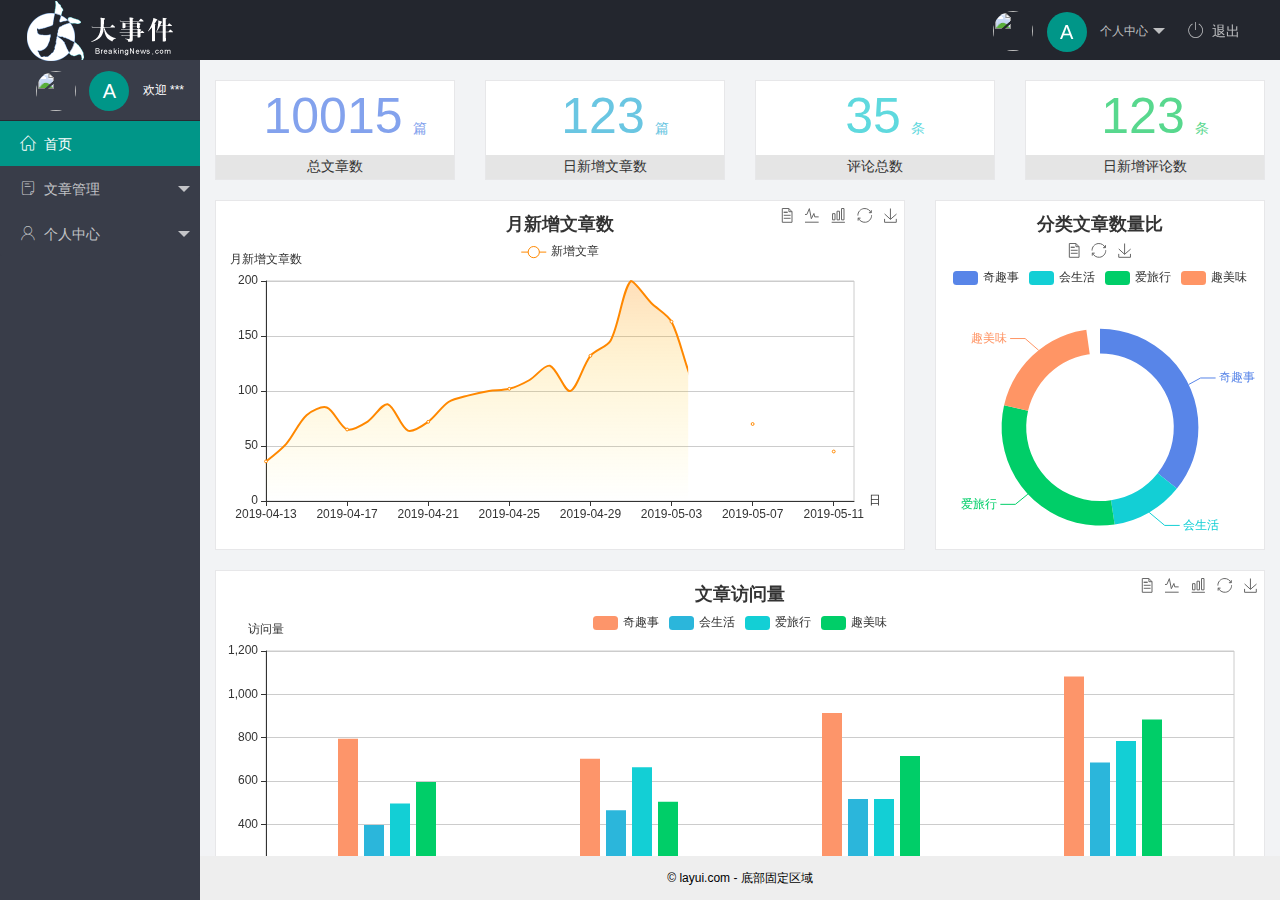
==== commit f45e7a40: "完成了用户信息模块功能" ====
--- a/index.html
+++ b/index.html
@@ -12,12 +12,6 @@
     <link rel="stylesheet" href="/assets/fonts/iconfont.css" />
     <!-- 导入自己的样式 -->
     <link rel="stylesheet" href="./assets/css/index.css">
-    <!-- 导入jquery -->
-    <script src="./assets/lib/jquery.js"></script>
-    <!-- API地址拼接 -->
-    <script src="./assets/js/baseAPI.js"></script>
-    <!-- 导入自己的js -->
-    <script src="./assets/js/index.js"></script>
 </head>
 
 <body class="layui-layout-body">
@@ -35,9 +29,9 @@
                         个人中心
                     </a>
                     <dl class="layui-nav-child">
-                        <dd><a href="">基本资料</a></dd>
-                        <dd><a href="">更换头像</a></dd>
-                        <dd><a href="">重置密码</a></dd>
+                        <dd><a href="./user/user_info.html" target="fm">基本资料</a></dd>
+                        <dd><a href="./user/user_avatar.html" target="fm">更换头像</a></dd>
+                        <dd><a href="./user/user_pwd.html" target="fm">重置密码</a></dd>
                     </dl>
                 </li>
                 <li class="layui-nav-item"><a href="javascript:;" id="btn-log-out"><i
@@ -75,13 +69,16 @@
                         <a href="javascript:;"><span class="iconfont icon-user"></span>个人中心</a>
                         <dl class="layui-nav-child">
                             <dd>
-                                <a href="javascript:;"><i class="layui-icon layui-icon-app"></i>基本资料</a>
+                                <a href="./user/user_info.html" target="fm"><i
+                                        class="layui-icon layui-icon-app"></i>基本资料</a>
                             </dd>
                             <dd>
-                                <a href="javascript:;"><i class="layui-icon layui-icon-app"></i>更换头像</a>
+                                <a href="./user/user_avatar.html" target="fm"><i
+                                        class="layui-icon layui-icon-app"></i>更换头像</a>
                             </dd>
                             <dd>
-                                <a href="javascript:;"><i class="layui-icon layui-icon-app"></i>重置密码</a>
+                                <a href="./user/user_pwd.html" target="fm"><i
+                                        class="layui-icon layui-icon-app"></i>重置密码</a>
                             </dd>
                         </dl>
                     </li>
@@ -101,6 +98,12 @@
     </div>
     <!-- 导入 layui 的JS文件 -->
     <script src="/assets/lib/layui/layui.all.js"></script>
+    <!-- 导入jquery -->
+    <script src="./assets/lib/jquery.js"></script>
+    <!-- API地址拼接 -->
+    <script src="./assets/js/baseAPI.js"></script>
+    <!-- 导入自己的js -->
+    <script src="./assets/js/index.js"></script>
 </body>
 
 </html>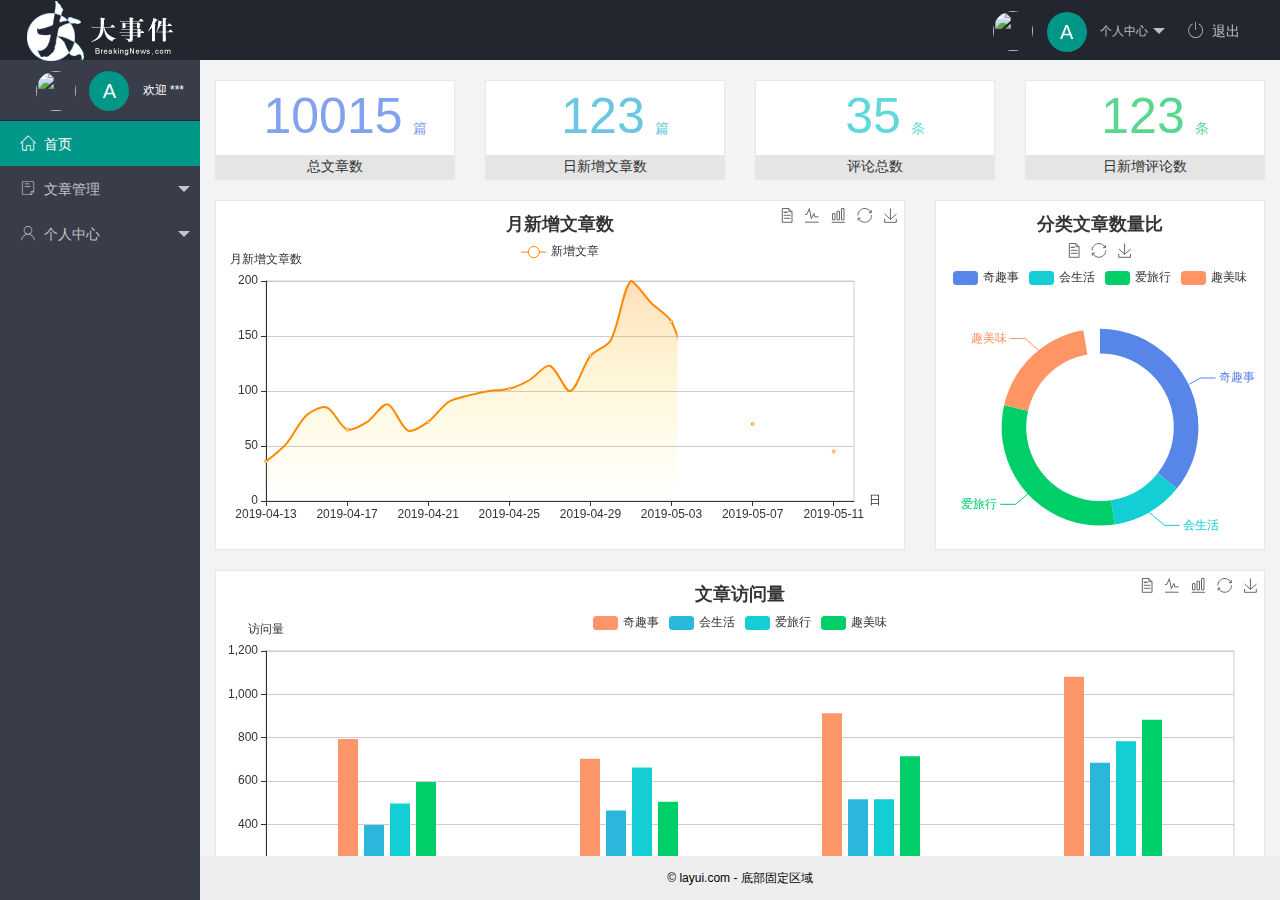
==== commit 735f6287: "完成了文章管理功能" ====
--- a/index.html
+++ b/index.html
@@ -55,13 +55,16 @@
                         <a class="" href="javascript:;"><i class="iconfont icon-16"></i>文章管理</a>
                         <dl class="layui-nav-child">
                             <dd>
-                                <a href="javascript:;"><i class="layui-icon layui-icon-app"></i>文章类别</a>
+                                <a href="./article/art_cate.html" target="fm"><i
+                                        class="layui-icon layui-icon-app"></i>文章类别</a>
                             </dd>
                             <dd>
-                                <a href="javascript:;"><i class="layui-icon layui-icon-app"></i>文章列表</a>
+                                <a href="./article/art_list.html" target="fm"><i
+                                        class="layui-icon layui-icon-app"></i>文章列表</a>
                             </dd>
                             <dd>
-                                <a href="javascript:;"><i class="layui-icon layui-icon-app"></i>发布文章</a>
+                                <a href="./article/art_pub.html" target="fm"><i
+                                        class="layui-icon layui-icon-app"></i>发布文章</a>
                             </dd>
                         </dl>
                     </li>
